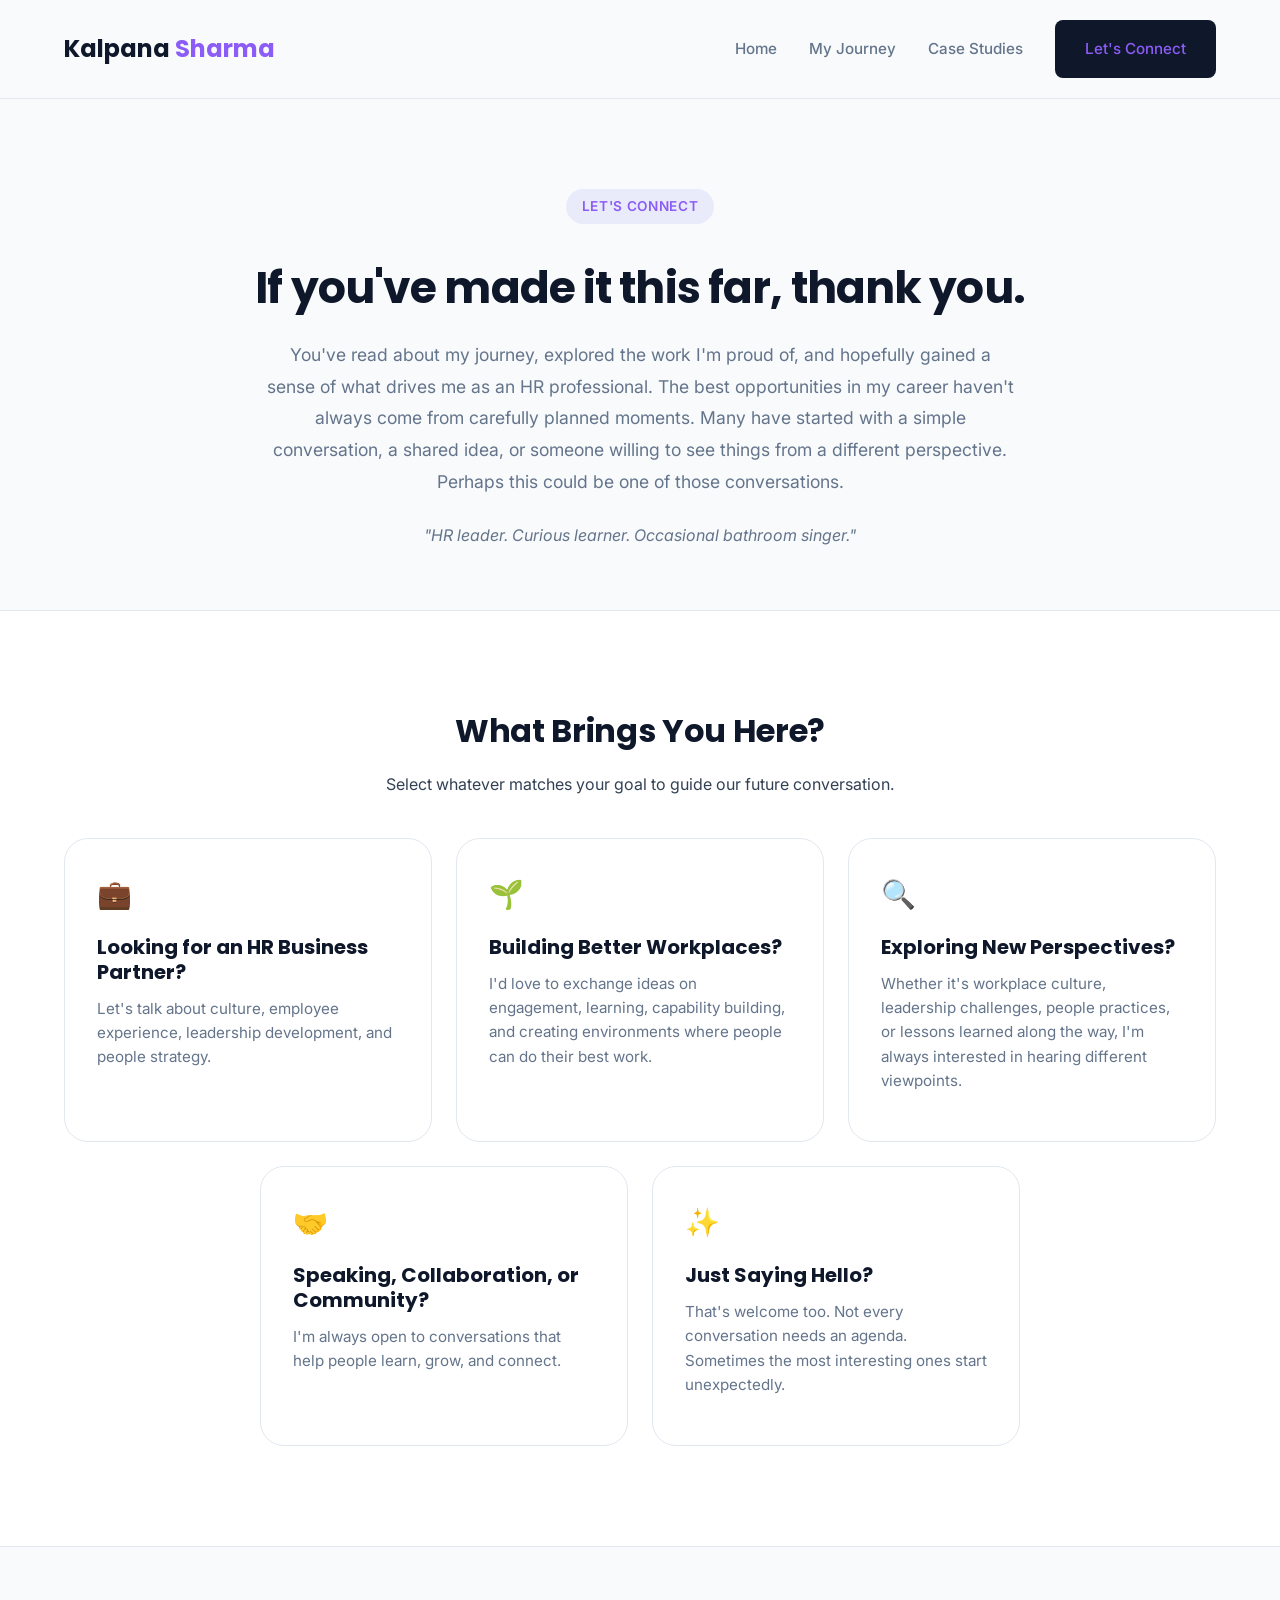
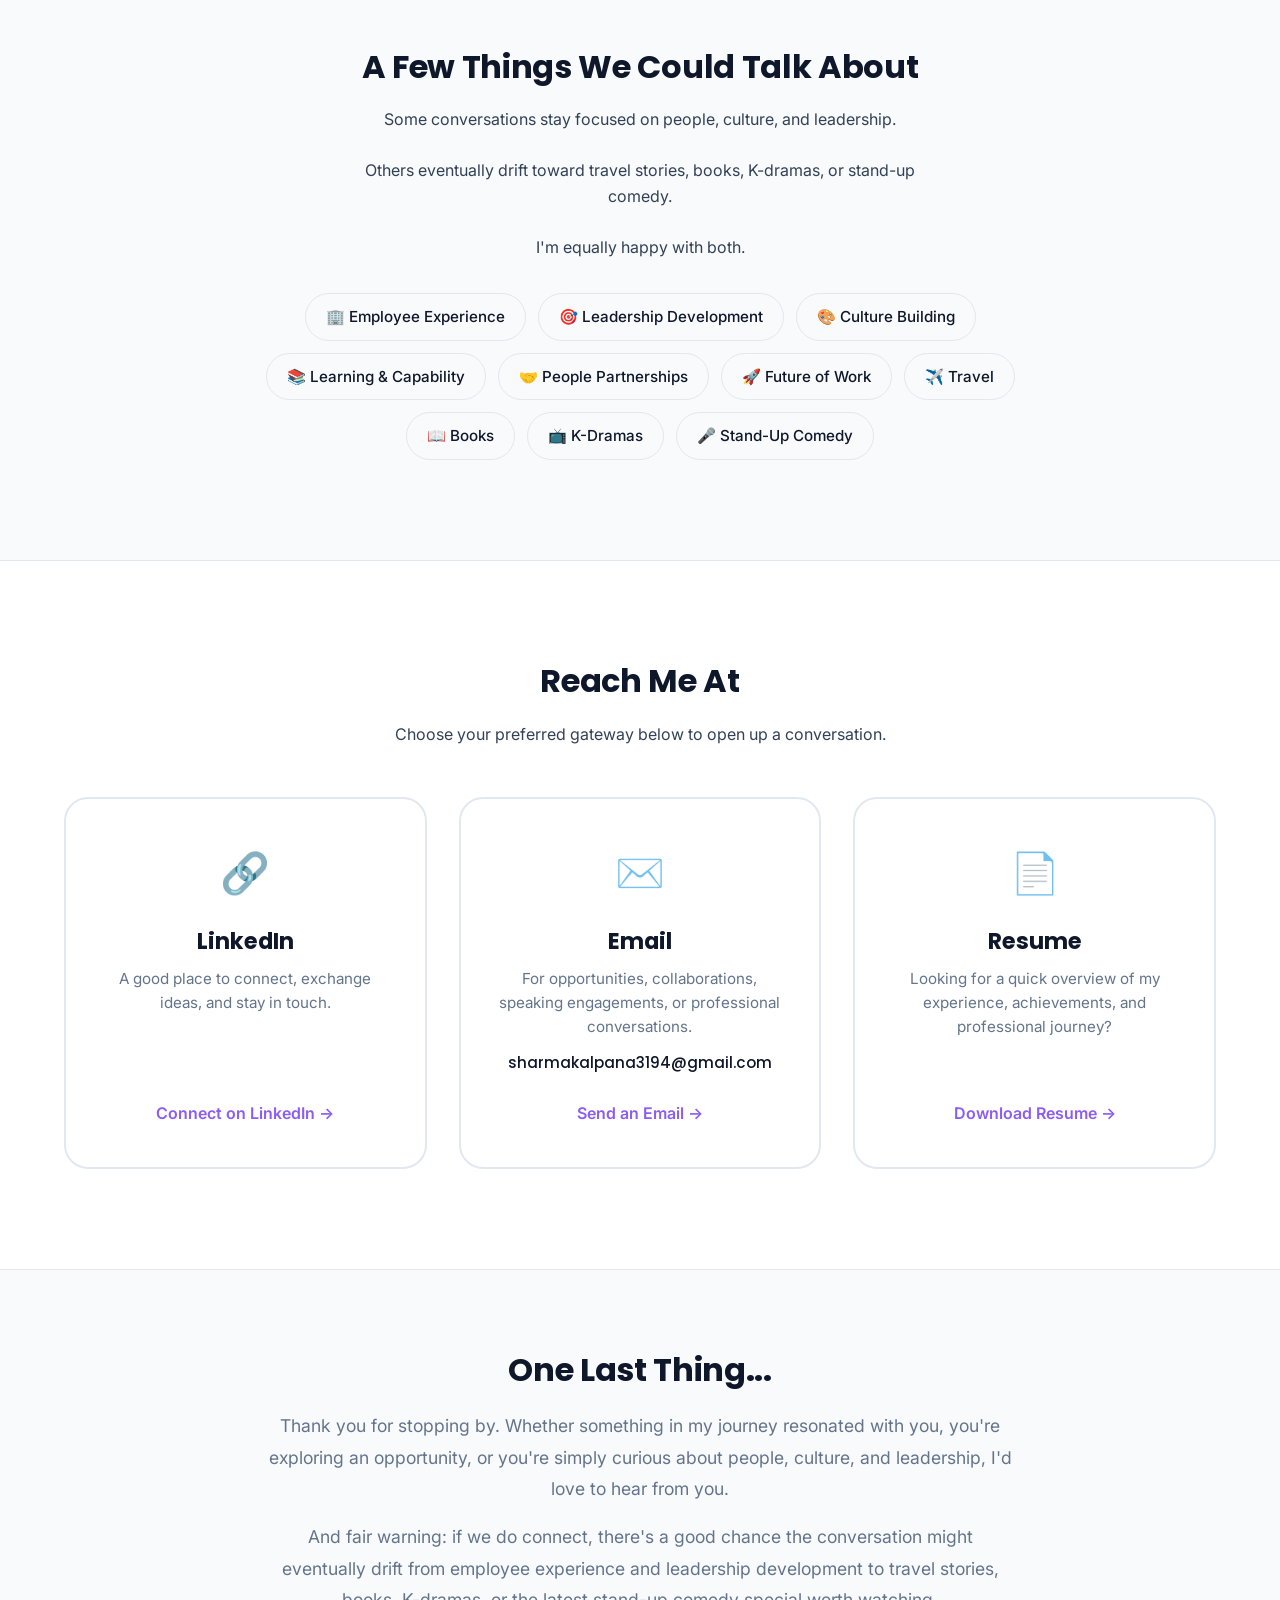
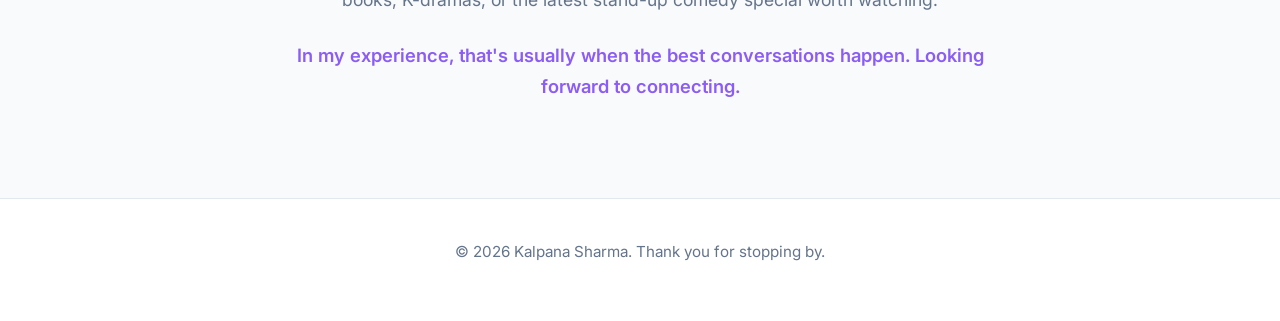
==== lets-connect.html @ 87d139da "Rename Let's Connect.html to lets-connect.html" ====
<!-- lets-connect.html -->
<!DOCTYPE html>
<html lang="en">
<head>
    <meta charset="UTF-8">
    <meta name="viewport" content="width=device-width, initial-scale=1.0">
    <title>Let's Connect | Kalpana Sharma</title>
    <!-- Google Fonts -->
    <link rel="preconnect" href="https://fonts.googleapis.com">
    <link rel="preconnect" href="https://fonts.gstatic.com" crossorigin>
    <link href="https://fonts.googleapis.com/css2?family=Inter:wght=400;500;600&family=Poppins:wght=600;700&display=swap" rel="stylesheet">
    <link rel="stylesheet" href="style.css">
    <style>
        /* Portfolio Design System Integrations for Let's Connect Architecture */
        .connect-hero {
            padding: 90px 0 60px 0;
            background-color: var(--color-bg);
            border-bottom: 1px solid var(--color-border);
            text-align: center;
        }
        .connect-hero p {
            max-width: 750px;
            margin: 16px auto 0 auto;
            font-size: 1.1rem;
            line-height: 1.8;
            color: var(--color-text-muted);
        }
        .connect-grid {
            display: grid;
            grid-template-columns: repeat(6, 1fr);
            gap: 24px;
            margin-top: 32px;
        }
        .connect-card {
            background: var(--color-white);
            border: 1px solid var(--color-border);
            border-radius: var(--radius-lg);
            padding: 32px;
            transition: all var(--transition-smooth);
            display: flex;
            flex-direction: column;
            cursor: pointer;
            position: relative;
            overflow: hidden;
        }
        .connect-card:hover {
            transform: translateY(-4px);
            border-color: var(--color-purple);
            box-shadow: var(--shadow-sm);
        }
        .connect-card .card-icon {
            font-size: 1.75rem;
            margin-bottom: 16px;
            color: var(--color-purple);
        }
        .connect-card h3 {
            font-size: 1.25rem;
            color: var(--color-navy);
            margin-bottom: 12px;
        }
        .connect-card p {
            font-size: 0.95rem;
            color: var(--color-text-muted);
            line-height: 1.6;
        }
        /* Row 1 Layout: 3 Cards */
        .connect-card.row-1 {
            grid-column: span 2;
        }
        /* Row 2 Layout: 2 Centered Cards */
        .connect-card.row-2-first {
            grid-column: 2 / span 2;
        }
        .connect-card.row-2-second {
            grid-column: 4 / span 2;
        }
        .interactive-chip-grid {
            display: flex;
            flex-wrap: wrap;
            gap: 12px;
            margin-top: 24px;
            justify-content: center;
            max-width: 800px;
            margin-left: auto;
            margin-right: auto;
        }
        .topic-chip {
            background: var(--color-bg);
            border: 1px solid var(--color-border);
            padding: 10px 20px;
            border-radius: 30px;
            font-size: 0.95rem;
            font-weight: 500;
            color: var(--color-navy);
            transition: all var(--transition-smooth);
            display: inline-flex;
            align-items: center;
            gap: 8px;
        }
        .topic-chip:hover {
            background: var(--color-white);
            border-color: var(--color-purple);
            color: var(--color-purple);
            transform: scale(1.03);
        }
        .channels-grid {
            display: grid;
            grid-template-columns: repeat(3, 1fr);
            gap: 32px;
            margin-top: 40px;
        }
        .channel-card {
            background: var(--color-white);
            border: 2px solid var(--color-border);
            border-radius: var(--radius-lg);
            padding: 40px 32px;
            text-align: center;
            display: flex;
            flex-direction: column;
            align-items: center;
            justify-content: space-between;
            transition: all var(--transition-smooth);
            text-decoration: none !important;
        }
        .channel-card:hover {
            border-color: var(--color-purple);
            background-color: var(--color-bg);
            transform: translateY(-6px);
            box-shadow: var(--shadow-md);
        }
        .channel-card .channel-icon {
            font-size: 2.5rem;
            margin-bottom: 20px;
        }
        .channel-card h3 {
            font-size: 1.4rem;
            color: var(--color-navy);
            margin-bottom: 12px;
        }
        .channel-card p {
            font-size: 0.95rem;
            color: var(--color-text-muted);
            line-height: 1.6;
            margin-bottom: 24px;
            flex-grow: 1;
        }
        .channel-card .channel-action {
            font-weight: 600;
            color: var(--color-purple);
            font-size: 1rem;
            display: inline-flex;
            align-items: center;
            gap: 6px;
            transition: gap var(--transition-smooth);
        }
        .channel-card:hover .channel-action {
            gap: 12px;
        }
        @media (max-width: 992px) {
            .channels-grid { grid-template-columns: 1fr; gap: 24px; max-width: 500px; margin-left: auto; margin-right: auto; }
            .connect-grid { grid-template-columns: 1fr; }
            .connect-card.row-1, .connect-card.row-2-first, .connect-card.row-2-second { grid-column: span 1; }
        }
    </style>
</head>
<body>

    <!-- Header Navigation -->
    <header class="main-header">
        <div class="container nav-container">
            <a href="index.html" class="logo">Kalpana <span class="text-purple">Sharma</span></a>
            <nav class="nav-links">
                <a href="index.html">Home</a>
                <a href="my-journey.html">My Journey</a>
                <a href="case-studies.html">Case Studies</a>
                <a href="lets-connect.html" class="active btn btn-secondary" style="color: var(--color-purple) !important;">Let's Connect</a>
            </nav>
        </div>
    </header>

    <!-- Hero Header -->
    <section class="connect-hero">
        <div class="container">
            <span class="badge" style="background: rgba(99, 102, 241, 0.1); color: var(--color-purple);">Let's Connect</span>
            <h1 style="margin-top: 16px;">If you've made it this far, thank you.</h1>
            <p>
                You've read about my journey, explored the work I'm proud of, and hopefully gained a sense of what drives me as an HR professional. 
                The best opportunities in my career haven't always come from carefully planned moments. Many have started with a simple conversation, a shared idea, or someone willing to see things from a different perspective. 
                Perhaps this could be one of those conversations.
            </p>
            <p style="font-style: italic; font-size: 1rem; margin-top: 24px; color: var(--color-text-muted);">
                "HR leader. Curious learner. Occasional bathroom singer."
            </p>
        </div>
    </section>

    <!-- Section 2: What Brings You Here? -->
    <section class="section" style="background-color: var(--color-white); border-bottom: 1px solid var(--color-border);">
        <div class="container">
            <div class="text-center" style="margin-bottom: 40px;">
                <h2>What Brings You Here?</h2>
                <p class="text-muted" style="max-width: 550px; margin: 8px auto 0 auto;">Select whatever matches your goal to guide our future conversation.</p>
            </div>

            <div class="connect-grid">
                <!-- Card 1 (Row 1) -->
                <div class="connect-card row-1">
                    <div class="card-icon">💼</div>
                    <h3>Looking for an HR Business Partner?</h3>
                    <p>Let's talk about culture, employee experience, leadership development, and people strategy.</p>
                </div>
                <!-- Card 2 (Row 1) -->
                <div class="connect-card row-1">
                    <div class="card-icon">🌱</div>
                    <h3>Building Better Workplaces?</h3>
                    <p>I'd love to exchange ideas on engagement, learning, capability building, and creating environments where people can do their best work.</p>
                </div>
                <!-- Card 3 (Row 1) -->
                <div class="connect-card row-1">
                    <div class="card-icon">🔍</div>
                    <h3>Exploring New Perspectives?</h3>
                    <p>Whether it's workplace culture, leadership challenges, people practices, or lessons learned along the way, I'm always interested in hearing different viewpoints.</p>
                </div>
                <!-- Card 4 (Row 2 Centered) -->
                <div class="connect-card row-2-first">
                    <div class="card-icon">🤝</div>
                    <h3>Speaking, Collaboration, or Community?</h3>
                    <p>I'm always open to conversations that help people learn, grow, and connect.</p>
                </div>
                <!-- Card 5 (Row 2 Centered) -->
                <div class="connect-card row-2-second">
                    <div class="card-icon">✨</div>
                    <h3>Just Saying Hello?</h3>
                    <p>That's welcome too. Not every conversation needs an agenda. Sometimes the most interesting ones start unexpectedly.</p>
                </div>
            </div>
        </div>
    </section>

    <!-- Section 3: A Few Things We Could Talk About -->
    <section class="section text-center" style="background-color: var(--color-bg); border-bottom: 1px solid var(--color-border);">
        <div class="container">
            <h2>A Few Things We Could Talk About</h2>
            <p class="text-muted" style="max-width: 600px; margin: 12px auto 0 auto; line-height: 1.6;">
                Some conversations stay focused on people, culture, and leadership.<br><br>
                Others eventually drift toward travel stories, books, K-dramas, or stand-up comedy.<br><br>
                I'm equally happy with both.
            </p>
            
            <div class="interactive-chip-grid" style="margin-top: 32px;">
                <span class="topic-chip">🏢 Employee Experience</span>
                <span class="topic-chip">🎯 Leadership Development</span>
                <span class="topic-chip">🎨 Culture Building</span>
                <span class="topic-chip">📚 Learning & Capability</span>
                <span class="topic-chip">🤝 People Partnerships</span>
                <span class="topic-chip">🚀 Future of Work</span>
                <span class="topic-chip">✈️ Travel</span>
                <span class="topic-chip">📖 Books</span>
                <span class="topic-chip">📺 K-Dramas</span>
                <span class="topic-chip">🎤 Stand-Up Comedy</span>
            </div>
        </div>
    </section>

    <!-- Section 4: Reach Me At -->
    <section class="section" style="background-color: var(--color-white); border-bottom: 1px solid var(--color-border);">
        <div class="container">
            <div class="text-center" style="margin-bottom: 48px;">
                <h2>Reach Me At</h2>
                <p class="text-muted" style="max-width: 500px; margin: 8px auto 0 auto;">Choose your preferred gateway below to open up a conversation.</p>
            </div>

            <div class="channels-grid">
                <!-- LinkedIn Card -->
                <a href="https://www.linkedin.com/in/kalpana-sharma9315/" target="_blank" class="channel-card">
                    <div class="channel-icon">🔗</div>
                    <h3>LinkedIn</h3>
                    <p>A good place to connect, exchange ideas, and stay in touch.</p>
                    <span class="channel-action">Connect on LinkedIn &rarr;</span>
                </a>

                <!-- Email Card -->
                <a href="mailto:sharmakalpana3194@gmail.com" class="channel-card">
                    <div class="channel-icon">✉️</div>
                    <h3>Email</h3>
                    <p>For opportunities, collaborations, speaking engagements, or professional conversations.<br><span style="display:inline-block; margin-top:12px; font-weight:500; font-family:var(--font-heading); color:var(--color-navy);">sharmakalpana3194@gmail.com</span></p>
                    <span class="channel-action">Send an Email &rarr;</span>
                </a>

                <!-- Resume Card -->
                <a href="assets/resume.pdf" download class="channel-card">
                    <div class="channel-icon">📄</div>
                    <h3>Resume</h3>
                    <p>Looking for a quick overview of my experience, achievements, and professional journey?</p>
                    <span class="channel-action">Download Resume &rarr;</span>
                </a>
            </div>
        </div>
    </section>

    <!-- Section 5: One Last Thing -->
    <section class="section" style="background-color: var(--color-bg); padding: 80px 0;">
        <div class="container" style="max-width: 800px; text-align: center;">
            <h2>One Last Thing...</h2>
            <p style="font-size: 1.1rem; line-height: 1.8; color: var(--color-text-muted); margin-top: 16px;">
                Thank you for stopping by. Whether something in my journey resonated with you, you're exploring an opportunity, or you're simply curious about people, culture, and leadership, I'd love to hear from you.
            </p>
            <p style="font-size: 1.1rem; line-height: 1.8; color: var(--color-text-muted); margin-top: 16px;">
                And fair warning: if we do connect, there's a good chance the conversation might eventually drift from employee experience and leadership development to travel stories, books, K-dramas, or the latest stand-up comedy special worth watching.
            </p>
            <p style="font-size: 1.15rem; font-weight: 600; color: var(--color-purple); margin-top: 24px;">
                In my experience, that's usually when the best conversations happen. Looking forward to connecting.
            </p>
        </div>
    </section>

    <!-- Footer -->
    <footer class="main-footer">
        <div class="container text-center">
            <p>&copy; 2026 Kalpana Sharma. Thank you for stopping by.</p>
        </div>
    </footer>

</body>
</html>
---- style.css ----
/* ==========================================================================
   1. GLOBAL VARIABLES & RESET
   ========================================================================== */
:root {
    --color-navy: #0F172A;
    --color-purple: #8B5CF6;
    --color-purple-light: #F5F3FF;
    --color-gold: #F59E0B;
    --color-bg: #F8FAFC;
    --color-white: #FFFFFF;
    --color-text: #334155;
    --color-text-muted: #64748B;
    --color-border: #E2E8F0;
    
    --font-heading: 'Poppins', sans-serif;
    --font-body: 'Inter', sans-serif;
    
    --shadow-sm: 0 2px 4px rgba(15, 23, 42, 0.02);
    --shadow-md: 0 8px 24px rgba(15, 23, 42, 0.04);
    --shadow-lg: 0 16px 40px rgba(15, 23, 42, 0.06);
    
    --radius-md: 12px;
    --radius-lg: 24px;
    
    --transition: all 0.3s cubic-bezier(0.4, 0, 0.2, 1);
}

* {
    box-sizing: border-box;
    margin: 0;
    padding: 0;
}

body {
    background-color: var(--color-bg);
    color: var(--color-text);
    font-family: var(--font-body);
    line-height: 1.7;
    -webkit-font-smoothing: antialiased;
}

.container {
    max-width: 1200px;
    margin: 0 auto;
    padding: 0 24px;
}

img {
    max-width: 100%;
    height: auto;
    display: block;
}

/* ==========================================================================
   2. TYPOGRAPHY
   ========================================================================== */
h1, h2, h3, h4 {
    font-family: var(--font-heading);
    color: var(--color-navy);
    font-weight: 700;
    line-height: 1.25;
}

h1 {
    font-size: 2.75rem;
    letter-spacing: -0.02em;
    margin-bottom: 1.5rem;
}

h2 {
    font-size: 2rem;
    letter-spacing: -0.01em;
    margin-bottom: 1.25rem;
}

h3 {
    font-size: 1.35rem;
    margin-bottom: 1rem;
}

p {
    margin-bottom: 1rem;
}

/* Utilities */
.text-center { text-align: center; }
.text-purple { color: var(--color-purple); }
.text-gold { color: var(--color-gold); }
.bg-purple { background-color: var(--color-purple); }
.bg-navy { background-color: var(--color-navy); }
.bg-gold { background-color: var(--color-gold); }

.section {
    padding: 100px 0;
}

.section-title {
    margin-bottom: 50px;
}

.section-intro {
    max-width: 700px; 
    margin: -30px auto 50px auto; 
    color: var(--color-text-muted); 
    font-size: 1.1rem;
}

/* ==========================================================================
   3. HEADER & NAVIGATION
   ========================================================================== */
.main-header {
    background-color: rgba(248, 250, 252, 0.8);
    backdrop-filter: blur(8px);
    -webkit-backdrop-filter: blur(8px);
    position: sticky;
    top: 0;
    z-index: 1000;
    border-bottom: 1px solid var(--color-border);
    padding: 20px 0;
}

.nav-container {
    display: flex;
    justify-content: space-between;
    align-items: center;
}

.logo {
    font-family: var(--font-heading);
    font-weight: 700;
    font-size: 1.5rem;
    color: var(--color-navy);
    text-decoration: none;
}

.nav-links {
    display: flex;
    align-items: center;
    gap: 32px;
}

.nav-links a {
    text-decoration: none;
    color: var(--color-text-muted);
    font-weight: 500;
    font-size: 0.95rem;
    transition: var(--transition);
}

.nav-links a:hover,
.nav-links a.active {
    color: var(--color-purple);
}

/* ==========================================================================
   4. BUTTONS
   ========================================================================== */
.btn {
    display: inline-flex;
    align-items: center;
    justify-content: center;
    padding: 14px 28px;
    font-family: var(--font-body);
    font-weight: 500;
    font-size: 0.95rem;
    border-radius: 8px;
    text-decoration: none;
    transition: var(--transition);
    cursor: pointer;
    border: 2px solid transparent;
}

.btn-primary {
    background-color: var(--color-purple);
    color: var(--color-white);
}

.btn-primary:hover {
    background-color: #7C3AED;
    transform: translateY(-2px);
    box-shadow: var(--shadow-md);
}

.btn-secondary {
    background-color: var(--color-navy);
    color: var(--color-white);
}

.btn-secondary:hover {
    background-color: #1E293B;
    transform: translateY(-2px);
    box-shadow: var(--shadow-md);
}

.btn-outline {
    background-color: transparent;
    border-color: var(--color-border);
    color: var(--color-text);
}

.btn-outline:hover {
    background-color: var(--color-white);
    border-color: var(--color-text-muted);
    transform: translateY(-2px);
}

.btn-lg {
    padding: 16px 36px;
    font-size: 1.05rem;
}

.btn-text {
    color: var(--color-purple);
    text-decoration: none;
    font-weight: 600;
    display: inline-flex;
    align-items: center;
    gap: 8px;
    transition: var(--transition);
}

.btn-text:hover {
    color: #7C3AED;
}

/* ==========================================================================
   5. HERO SECTIONS & LAYOUT GRIDS
   ========================================================================== */
.hero-section {
    padding: 80px 0;
    background: radial-gradient(circle at top right, var(--color-purple-light) 0%, transparent 40%);
}

.hero-grid {
    display: grid;
    grid-template-columns: 1.2fr 0.8fr;
    gap: 60px;
    align-items: center;
}

.badge {
    display: inline-block;
    background-color: var(--color-purple-light);
    color: var(--color-purple);
    padding: 6px 16px;
    border-radius: 100px;
    font-size: 0.85rem;
    font-weight: 600;
    margin-bottom: 20px;
    text-transform: uppercase;
    letter-spacing: 0.05em;
}

.hero-subheading {
    font-size: 1.1rem;
    color: var(--color-text-muted);
    margin-bottom: 24px;
    line-height: 1.6;
}

.hero-story {
    margin-bottom: 32px;
}

.hero-story p {
    font-size: 1.05rem;
    color: var(--color-text);
    margin-bottom: 16px;
}

.hero-story p.lead {
    font-size: 1.25rem;
    font-weight: 500;
    color: var(--color-navy);
}

.hero-actions {
    display: flex;
    gap: 16px;
}

/* Hero Image Wrapper */
.hero-image-container {
    display: flex;
    justify-content: center;
}

.hero-image-wrapper {
    position: relative;
    border-radius: var(--radius-lg);
    overflow: hidden;
    box-shadow: var(--shadow-lg);
}

.hero-photo {
    width: 100%;
    object-fit: cover;
    content-visibility: auto;
}

/* ==========================================================================
   6. METRICS CARDS
   ========================================================================== */
.metrics-section {
    background-color: var(--color-white);
    border-top: 1px solid var(--color-border);
    border-bottom: 1px solid var(--color-border);
}

.metrics-grid {
    display: grid;
    grid-template-columns: repeat(4, 1fr);
    gap: 32px;
}

.metric-card {
    text-align: center;
    padding: 16px;
}

.metric-number {
    font-family: var(--font-heading);
    font-size: 3.5rem;
    font-weight: 700;
    color: var(--color-navy);
    line-height: 1;
    margin-bottom: 12px;
}

.metric-label {
    font-size: 1rem;
    color: var(--color-text-muted);
    font-weight: 500;
}

.sub-label {
    display: block;
    font-size: 0.8rem;
    font-weight: 400;
    margin-top: 4px;
}

/* ==========================================================================
   7. EXPERTISE CARDS
   ========================================================================== */
.expertise-grid {
    display: grid;
    grid-template-columns: repeat(2, 1fr);
    gap: 32px;
}

.expertise-card {
    background-color: var(--color-white);
    padding: 40px;
    border-radius: var(--radius-md);
    box-shadow: var(--shadow-sm);
    border: 1px solid var(--color-border);
    position: relative;
    overflow: hidden;
}

.card-accent-line {
    position: absolute;
    top: 0;
    left: 0;
    right: 0;
    height: 4px;
}

.expertise-card p {
    color: var(--color-text-muted);
    margin-bottom: 0;
}

/* ==========================================================================
   8. FEATURED CASE STUDY CARDS
   ========================================================================== */
.cases-section {
    background-color: var(--color-white);
    border-top: 1px solid var(--color-border);
}

.cases-grid {
    display: grid;
    grid-template-columns: repeat(3, 1fr);
    gap: 32px;
    margin-bottom: 50px;
}

.case-card {
    background-color: var(--color-bg);
    padding: 36px;
    border-radius: var(--radius-md);
    border: 1px solid var(--color-border);
    display: flex;
    flex-direction: column;
    transition: var(--transition);
}

.case-card:hover {
    transform: translateY(-4px);
    box-shadow: var(--shadow-md);
    border-color: var(--color-purple);
}

.case-category {
    font-size: 0.8rem;
    font-weight: 600;
    text-transform: uppercase;
    letter-spacing: 0.05em;
    color: var(--color-text-muted);
    margin-bottom: 16px;
}

.case-card h3 {
    margin-bottom: 16px;
}

.case-card p {
    color: var(--color-text-muted);
    font-size: 0.95rem;
    margin-bottom: 24px;
    flex-grow: 1;
}

.case-link {
    color: var(--color-purple);
    text-decoration: none;
    font-weight: 600;
    font-size: 0.95rem;
    display: inline-flex;
    align-items: center;
}

.section-footer-link {
    margin-top: 20px;
}

/* ==========================================================================
   9. PHILOSOPHY SECTION
   ========================================================================== */
.philosophy-section {
    background-color: var(--color-navy);
    color: var(--color-white);
    position: relative;
}

.philosophy-container {
    max-width: 850px;
    margin: 0 auto;
    border: none;
}

.philosophy-icon {
    font-size: 5rem;
    color: var(--color-purple);
    line-height: 1;
    display: block;
    margin-bottom: -10px;
}

.philosophy-section h2 {
    color: var(--color-white);
    font-size: 2.25rem;
    font-weight: 600;
    margin-bottom: 36px;
}

.philosophy-text {
    font-size: 1.15rem;
    color: #94A3B8;
    margin-bottom: 36px;
}

.philosophy-text .highlight {
    font-size: 1.35rem;
    font-weight: 600;
    color: var(--color-white);
    margin: 16px 0;
}

.philosophy-author {
    font-family: var(--font-heading);
    font-size: 1.1rem;
    font-weight: 600;
    color: var(--color-gold);
    font-style: normal;
}

/* ==========================================================================
   10. BEYOND WORK SECTION
   ========================================================================== */
.beyond-grid {
    display: grid;
    grid-template-columns: repeat(6, 1fr);
    gap: 16px;
    margin-top: 40px;
}

.interest-card {
    background-color: var(--color-white);
    border: 1px solid var(--color-border);
    border-radius: var(--radius-md);
    padding: 24px 16px;
    text-align: center;
    transition: var(--transition);
}

.interest-card:hover {
    border-color: var(--color-purple);
    box-shadow: var(--shadow-sm);
    transform: translateY(-2px);
}

.interest-icon {
    font-size: 1.75rem;
    display: block;
    margin-bottom: 12px;
}

.interest-label {
    font-size: 0.9rem;
    font-weight: 500;
    color: var(--color-navy);
}

/* ==========================================================================
   11. CTA SECTION
   ========================================================================== */
.cta-section {
    padding-bottom: 100px;
    background-color: var(--color-bg);
}

.cta-card {
    background-color: var(--color-purple-light);
    border: 1px solid rgba(139, 92, 246, 0.1);
    border-radius: var(--radius-lg);
    padding: 60px;
    text-align: center;
    box-shadow: var(--shadow-sm);
}

.cta-card h2 {
    font-size: 2.25rem;
    margin-bottom: 32px;
}

/* ==========================================================================
   12. FOOTER
   ========================================================================== */
.main-footer {
    background-color: var(--color-white);
    border-top: 1px solid var(--color-border);
    padding: 40px 0;
    color: var(--color-text-muted);
    font-size: 0.95rem;
}

.footer-links-container {
    margin-top: 12px;
    display: flex;
    justify-content: center;
    gap: 24px;
    flex-wrap: wrap;
}

.footer-link {
    color: var(--color-purple);
    text-decoration: none;
    font-size: 0.95rem;
    font-weight: 500;
    transition: var(--transition);
}

.footer-link:hover {
    color: var(--color-navy);
    text-decoration: underline;
}

/* ==========================================================================
   13. MY JOURNEY TIMELINE PAGE
   ========================================================================== */
.timeline-container {
    position: relative;
    max-width: 800px;
    margin: 40px auto 0 auto;
    padding-left: 32px;
}

/* Vertical Core Track Line */
.timeline-container::before {
    content: '';
    position: absolute;
    top: 0;
    bottom: 0;
    left: 7px;
    width: 2px;
    background-color: var(--color-border);
}

.timeline-node {
    position: relative;
    margin-bottom: 48px;
}

.timeline-node:last-child {
    margin-bottom: 0;
}

/* Node Dot indicator */
.timeline-marker {
    position: absolute;
    left: -32px;
    top: 8px;
    width: 16px;
    height: 16px;
    border-radius: 50%;
    background-color: var(--color-purple);
    border: 4px solid var(--color-bg);
    z-index: 2;
}

.timeline-content {
    background-color: var(--color-white);
    padding: 32px;
    border-radius: var(--radius-md);
    border: 1px solid var(--color-border);
    box-shadow: var(--shadow-sm);
}

.timeline-date {
    font-family: var(--font-heading);
    font-weight: 600;
    color: var(--color-purple);
    font-size: 0.95rem;
    margin-bottom: 8px;
}

.timeline-role {
    font-size: 1.25rem;
    font-weight: 700;
    color: var(--color-navy);
    margin-bottom: 4px;
}

.timeline-company {
    font-size: 1rem;
    color: var(--color-text-muted);
    font-weight: 500;
    margin-bottom: 16px;
}

/* ==========================================================================
   14. CASE STUDIES LANDING & INNER LAYOUT ENGINE
   ========================================================================== */
.case-inner-hero {
    background-color: var(--color-white);
    border-bottom: 1px solid var(--color-border);
    padding: 60px 0;
}

.case-meta-group {
    display: flex;
    gap: 40px;
    margin-top: 24px;
    padding-top: 24px;
    border-top: 1px solid var(--color-border);
}

.meta-item {
    font-size: 0.95rem;
}

.meta-label {
    display: block;
    font-weight: 600;
    color: var(--color-navy);
    text-transform: uppercase;
    font-size: 0.8rem;
    letter-spacing: 0.05em;
    margin-bottom: 4px;
}

.meta-value {
    color: var(--color-text-muted);
}

.case-body-layout {
    display: grid;
    grid-template-columns: 2.3fr 0.7fr;
    gap: 50px;
    padding: 60px 0;
}

.case-main-content h2 {
    margin-top: 36px;
    margin-bottom: 16px;
}

.case-main-content h2:first-child {
    margin-top: 0;
}

.case-main-content p {
    margin-bottom: 20px;
}

.outcome-list {
    list-style: none;
    margin-top: 20px;
    margin-bottom: 24px;
}

.outcome-list li {
    position: relative;
    padding-left: 28px;
    margin-bottom: 12px;
}

.outcome-list li::before {
    content: "✓";
    position: absolute;
    left: 0;
    color: var(--color-purple);
    font-weight: 700;
}

.case-sidebar-panel {
    background-color: var(--color-white);
    border: 1px solid var(--color-border);
    padding: 32px;
    border-radius: var(--radius-md);
    height: fit-content;
    position: sticky;
    top: 120px;
}

.sidebar-block {
    margin-bottom: 24px;
}

.sidebar-block:last-child {
    margin-bottom: 0;
}

/* ==========================================================================
   15. LET'S CONNECT PAGE & WORKFLOW CHIPS
   ========================================================================== */
.connect-layout-grid {
    display: grid;
    grid-template-columns: 1fr 1fr;
    gap: 60px;
    align-items: start;
}

.connect-methods-list {
    display: flex;
    flex-direction: column;
    gap: 24px;
}

.connect-card-option {
    background-color: var(--color-white);
    border: 1px solid var(--color-border);
    border-radius: var(--radius-md);
    padding: 32px;
    text-decoration: none;
    color: inherit;
    transition: var(--transition);
}

.connect-card-option:hover {
    border-color: var(--color-purple);
    transform: translateY(-2px);
    box-shadow: var(--shadow-md);
}

.connect-card-option h3 {
    display: flex;
    align-items: center;
    gap: 12px;
    color: var(--color-navy);
}

.connect-card-option p {
    color: var(--color-text-muted);
    margin-bottom: 0;
    font-size: 0.95rem;
}

/* Workflow Category Alignment Grid Matrix */
.chips-layout-matrix {
    display: grid;
    grid-template-columns: repeat(2, 1fr);
    gap: 16px;
    margin-top: 24px;
}

.category-tag-chip {
    background-color: var(--color-white);
    border: 1px solid var(--color-border);
    border-radius: var(--radius-md);
    padding: 24px;
    text-align: center;
    font-weight: 500;
    font-size: 0.95rem;
    color: var(--color-navy);
    box-shadow: var(--shadow-sm);
    transition: var(--transition);
}

.category-tag-chip:hover {
    border-color: var(--color-purple);
    background-color: var(--color-purple-light);
}

/* Span modifier for structural grid breaks */
.matrix-span-full {
    grid-column: span 2;
}

/* ==========================================================================
   16. ACCESSIBILITY & FOCUS ENVIRONMENT
   ========================================================================== */
a:focus-visible,
button:focus-visible,
.btn:focus-visible,
.connect-card-option:focus-visible {
    outline: 3px solid var(--color-purple);
    outline-offset: 4px;
}

@media (prefers-reduced-motion: reduce) {
    * {
        animation-duration: 0.01ms !important;
        animation-iteration-count: 1 !important;
        transition-duration: 0.01ms !important;
        scroll-behavior: auto !important;
    }
}

/* ==========================================================================
   17. TABLET RESPONSIVENESS (max-width: 1024px)
   ========================================================================== */
@media (max-width: 1024px) {
    h1 { font-size: 2.5rem; }
    h2 { font-size: 1.85rem; }
    
    .section { padding: 80px 0; }
    
    .hero-grid {
        gap: 40px;
    }
    
    .metrics-grid {
        grid-template-columns: repeat(2, 1fr);
        gap: 24px;
    }
    
    .cases-grid {
        grid-template-columns: repeat(2, 1fr);
        gap: 24px;
    }
    
    .beyond-grid {
        grid-template-columns: repeat(3, 1fr);
    }
    
    .case-body-layout {
        grid-template-columns: 1fr;
        gap: 40px;
    }
    
    .case-sidebar-panel {
        position: static;
        width: 100%;
    }
}

/* ==========================================================================
   18. MOBILE RESPONSIVENESS (max-width: 768px)
   ========================================================================== */
@media (max-width: 768px) {
    h1 { font-size: 2.15rem; }
    h2 { font-size: 1.65rem; }
    
    .container {
        padding: 0 20px;
    }
    
    .main-header {
        padding: 16px 0;
    }
    
    .nav-container {
        flex-direction: column;
        gap: 16px;
    }
    
    .nav-links {
        gap: 20px;
        flex-wrap: wrap;
        justify-content: center;
    }
    
    .hero-grid {
        grid-template-columns: 1fr;
        gap: 40px;
        text-align: center;
    }
    
    .hero-actions {
        justify-content: center;
        flex-direction: column;
        gap: 12px;
    }
    
    .hero-image-container {
        order: -1; /* Image appears above content on mobile */
        max-width: 320px;
        margin: 0 auto;
    }
    
    .metrics-grid {
        grid-template-columns: repeat(2, 1fr);
        gap: 16px;
    }
    
    .metric-number {
        font-size: 2.75rem;
    }
    
    .expertise-grid {
        grid-template-columns: 1fr;
        gap: 20px;
    }
    
    .expertise-card {
        padding: 32px 24px;
    }
    
    .cases-grid {
        grid-template-columns: 1fr;
        gap: 24px;
    }
    
    .case-card {
        padding: 28px;
    }
    
    .philosophy-section h2 {
        font-size: 1.65rem;
    }
    
    .philosophy-text {
        font-size: 1rem;
    }
    
    .philosophy-text .highlight {
        font-size: 1.15rem;
    }
    
    .beyond-grid {
        grid-template-columns: repeat(2, 1fr);
        gap: 12px;
    }
    
    .cta-card {
        padding: 40px 24px;
    }
    
    .cta-card h2 {
        font-size: 1.75rem;
    }
    
    .timeline-container {
        padding-left: 24px;
    }
    
    .timeline-container::before {
        left: 3px;
    }
    
    .timeline-marker {
        left: -28px;
    }
    
    .timeline-content {
        padding: 24px;
    }
    
    .case-meta-group {
        flex-direction: column;
        gap: 16px;
    }
    
    .connect-layout-grid {
        grid-template-columns: 1fr;
        gap: 40px;
    }
    
    .chips-layout-matrix {
        grid-template-columns: 1fr;
    }
    
    .matrix-span-full {
        grid-column: span 1;
    }
    
    .footer-links-container {
        gap: 16px;
    }
}
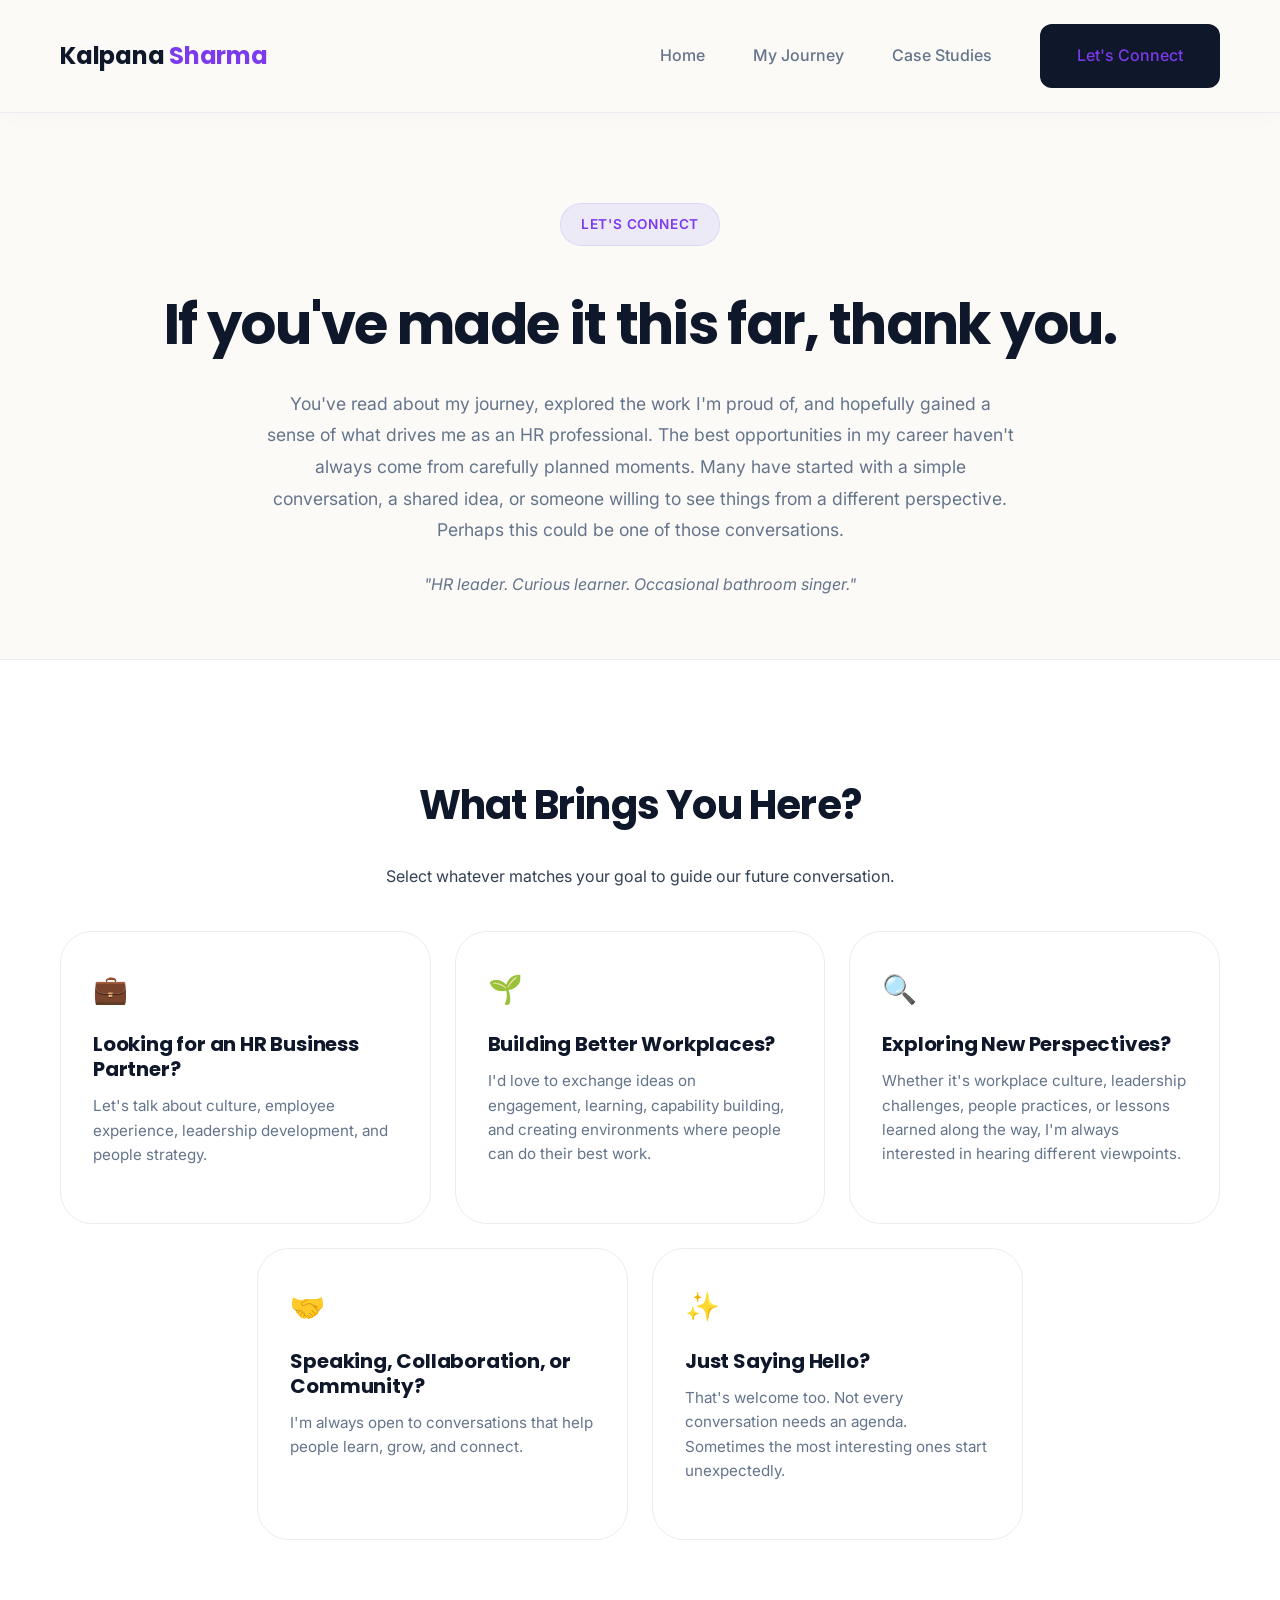
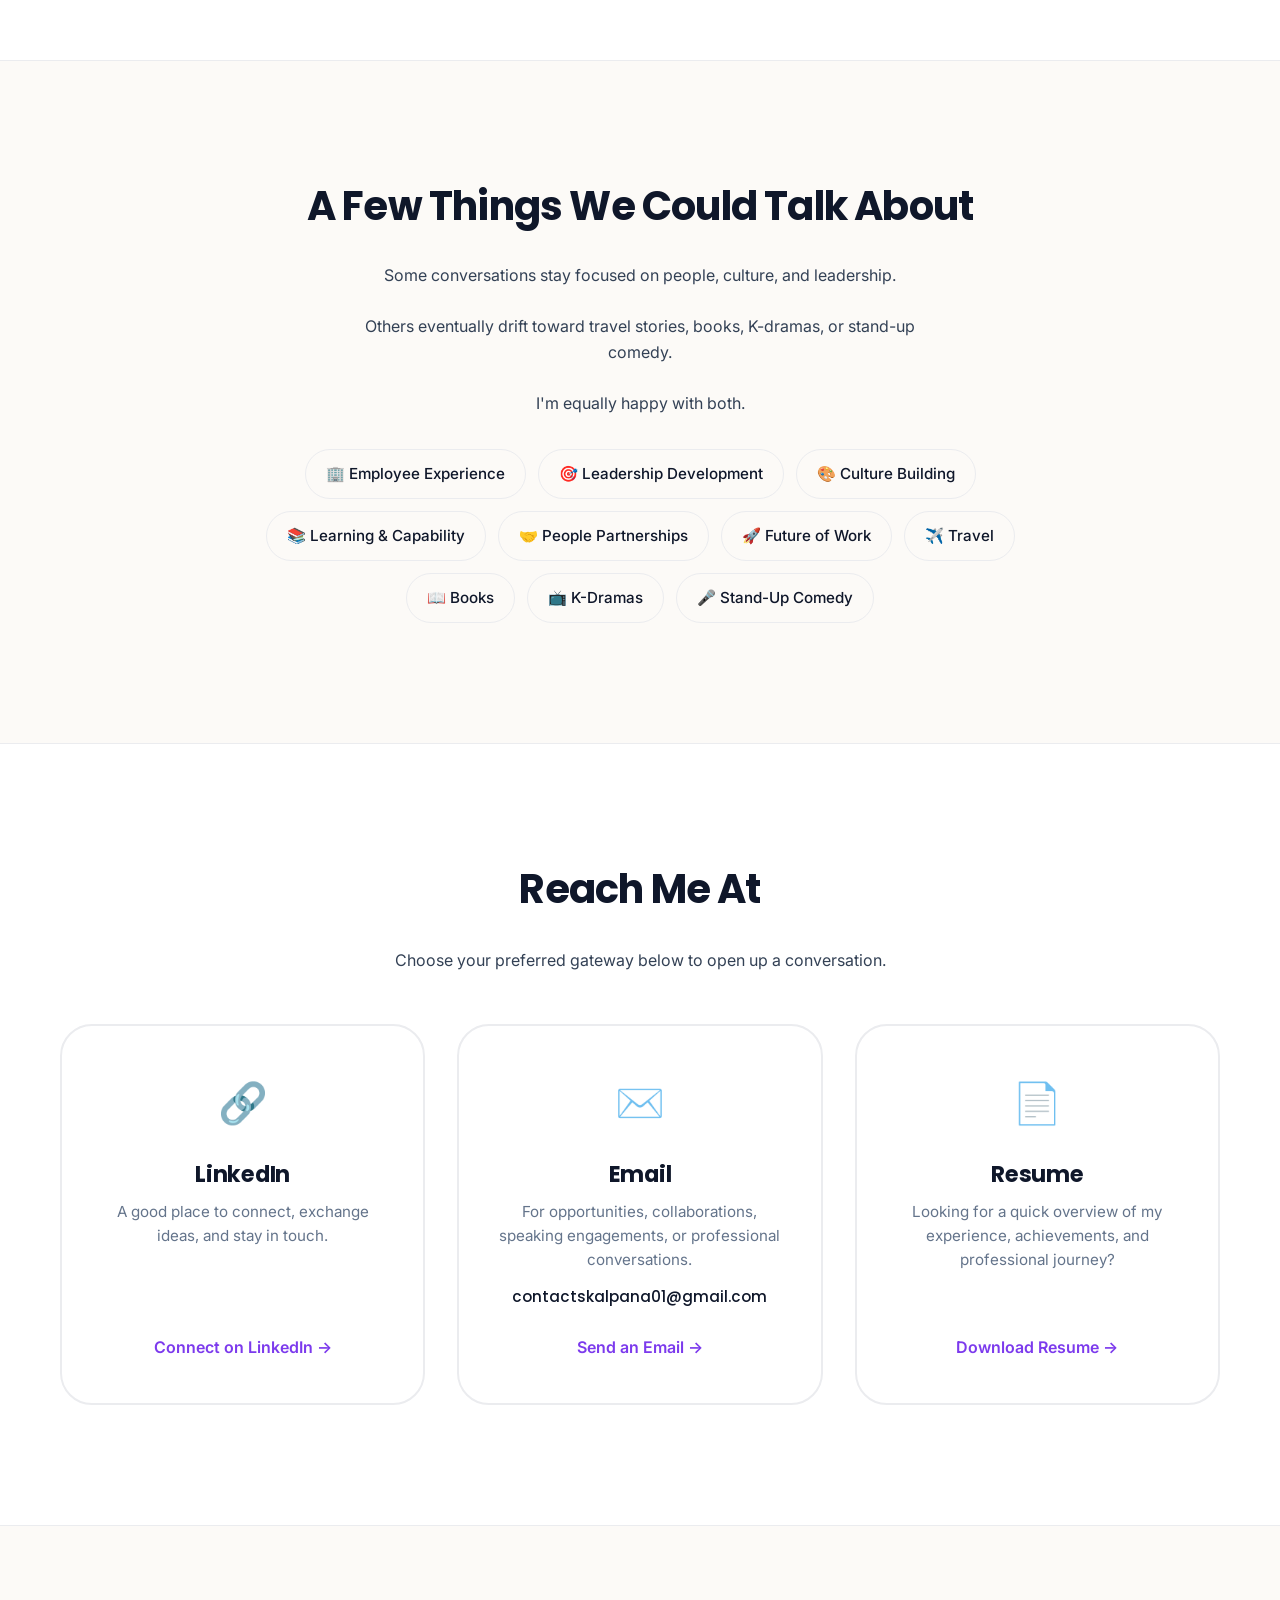
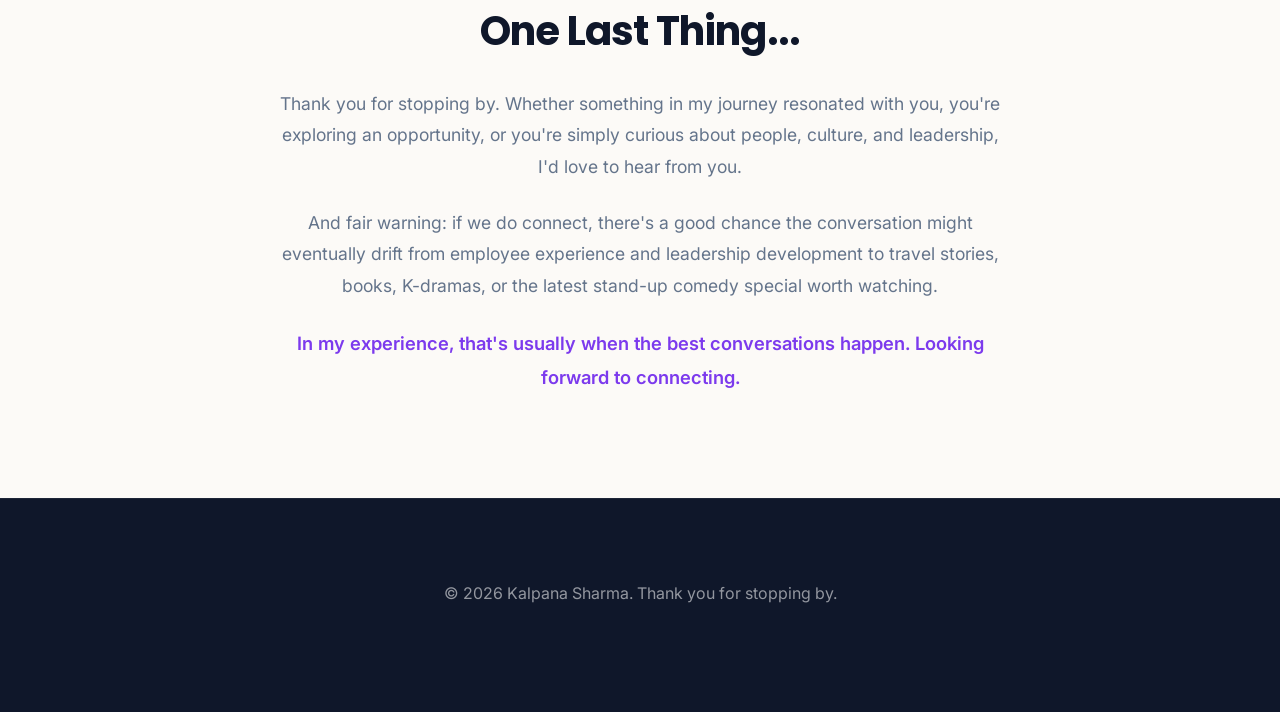
==== commit f2dc1fc2: "Update lets-connect.html" ====
--- a/lets-connect.html
+++ b/lets-connect.html
@@ -280,10 +280,10 @@
                 </a>
 
                 <!-- Email Card -->
-                <a href="mailto:sharmakalpana3194@gmail.com" class="channel-card">
+                <a href="mailto:contactskalpana01@gmail.com" class="channel-card">
                     <div class="channel-icon">✉️</div>
                     <h3>Email</h3>
-                    <p>For opportunities, collaborations, speaking engagements, or professional conversations.<br><span style="display:inline-block; margin-top:12px; font-weight:500; font-family:var(--font-heading); color:var(--color-navy);">sharmakalpana3194@gmail.com</span></p>
+                    <p>For opportunities, collaborations, speaking engagements, or professional conversations.<br><span style="display:inline-block; margin-top:12px; font-weight:500; font-family:var(--font-heading); color:var(--color-navy);">contactskalpana01@gmail.com</span></p>
                     <span class="channel-action">Send an Email &rarr;</span>
                 </a>
 
--- a/style.css
+++ b/style.css
@@ -1,28 +1,36 @@
 /* ==========================================================================
-   1. GLOBAL VARIABLES & RESET
+   1. GLOBAL VARIABLES & PREMIUM LIGHT RESETS
    ========================================================================== */
 :root {
-    --color-navy: #0F172A;
-    --color-purple: #8B5CF6;
-    --color-purple-light: #F5F3FF;
-    --color-gold: #F59E0B;
-    --color-bg: #F8FAFC;
+    /* Senior HR Executive Warm & Light Palette */
+    --color-navy: #0F172A;          /* Deep Regal Navy for text & anchoring sections */
+    --color-navy-muted: #334155;    /* Muted navy for subtitles */
+    --color-purple: #7C3AED;        /* Premium Lavender/Purple Accent */
+    --color-purple-light: rgba(124, 58, 237, 0.04);
+    --color-lavender-bg: #F8F7FF;   /* Subtle premium lavender section canvas */
+    --color-gold: #B45309;          /* Deep Warm Amber Gold for highlights */
+    --color-gold-light: #FEF3C7;    /* Soft Creamy Gold Backgrounds */
+    --color-bg: #FCFAF7;            /* Slightly warmer, approachable off-white canvas */
+    --color-bg-warm: #FDFBF7;       /* Soft warm alabaster */
+    --color-card-bg: #FFFFFF;       /* Pure white floating panels */
+    --color-card-lavender: #F4F0FF; /* Elegant subtle lavender paneling */
     --color-white: #FFFFFF;
-    --color-text: #334155;
-    --color-text-muted: #64748B;
-    --color-border: #E2E8F0;
+    --color-text: #1E293B;          /* Dark navy/slate body text for readability */
+    --color-text-muted: #64748B;    /* Clean slate gray for descriptions */
+    --color-border: #EBECEF;        /* Subtle crisp light divider lines */
     
     --font-heading: 'Poppins', sans-serif;
     --font-body: 'Inter', sans-serif;
     
-    --shadow-sm: 0 2px 4px rgba(15, 23, 42, 0.02);
-    --shadow-md: 0 8px 24px rgba(15, 23, 42, 0.04);
-    --shadow-lg: 0 16px 40px rgba(15, 23, 42, 0.06);
-    
-    --radius-md: 12px;
-    --radius-lg: 24px;
-    
-    --transition: all 0.3s cubic-bezier(0.4, 0, 0.2, 1);
+    /* Commandingly deep, soft executive shadows for premium dimension */
+    --shadow-sm: 0 4px 20px rgba(15, 23, 42, 0.02);
+    --shadow-md: 0 12px 36px rgba(15, 23, 42, 0.05);
+    --shadow-lg: 0 24px 64px rgba(15, 23, 42, 0.08);
+    
+    --radius-md: 16px;
+    --radius-lg: 32px;
+    
+    --transition: all 0.5s cubic-bezier(0.16, 1, 0.3, 1);
 }
 
 * {
@@ -35,14 +43,15 @@
     background-color: var(--color-bg);
     color: var(--color-text);
     font-family: var(--font-body);
-    line-height: 1.7;
+    line-height: 1.85;
     -webkit-font-smoothing: antialiased;
+    overflow-x: hidden;
 }
 
 .container {
-    max-width: 1200px;
+    max-width: 1240px;
     margin: 0 auto;
-    padding: 0 24px;
+    padding: 0 40px;
 }
 
 img {
@@ -52,7 +61,7 @@
 }
 
 /* ==========================================================================
-   2. TYPOGRAPHY
+   2. TYPOGRAPHY & GOLD ACCENT HEADING HIERARCHY
    ========================================================================== */
 h1, h2, h3, h4 {
     font-family: var(--font-heading);
@@ -62,27 +71,29 @@
 }
 
 h1 {
-    font-size: 2.75rem;
+    font-size: 3.5rem;
+    letter-spacing: -0.03em;
+    margin-bottom: 1.75rem;
+}
+
+h2 {
+    font-size: 2.5rem;
     letter-spacing: -0.02em;
-    margin-bottom: 1.5rem;
-}
-
-h2 {
-    font-size: 2rem;
+    margin-bottom: 2rem;
+}
+
+h3 {
+    font-size: 1.65rem;
     letter-spacing: -0.01em;
     margin-bottom: 1.25rem;
 }
 
-h3 {
-    font-size: 1.35rem;
-    margin-bottom: 1rem;
-}
-
 p {
-    margin-bottom: 1rem;
-}
-
-/* Utilities */
+    margin-bottom: 1.5rem;
+    color: var(--color-navy-muted);
+}
+
+/* Color Utilities */
 .text-center { text-align: center; }
 .text-purple { color: var(--color-purple); }
 .text-gold { color: var(--color-gold); }
@@ -90,33 +101,58 @@
 .bg-navy { background-color: var(--color-navy); }
 .bg-gold { background-color: var(--color-gold); }
 
+/* Compact Sectioning Spacing Framework */
 .section {
-    padding: 100px 0;
-}
-
+    padding: 120px 0;
+    position: relative;
+}
+
+/* Select Sections Layered over Elegant Soft Lavender Backgrounds */
+.section:nth-of-type(even) {
+    background-color: var(--color-lavender-bg);
+}
+
+/* Strengthened Section Title Accent Anchors */
 .section-title {
-    margin-bottom: 50px;
+    margin-bottom: 24px;
+    position: relative;
+    display: inline-block;
+    left: 50%;
+    transform: translateX(-50%);
+}
+
+.section-title::after {
+    content: '';
+    display: block;
+    width: 80px; /* Stronger visual anchor */
+    height: 3px;
+    background-color: var(--color-gold);
+    margin: 16px auto 0 auto;
+    border-radius: 2px;
 }
 
 .section-intro {
-    max-width: 700px; 
-    margin: -30px auto 50px auto; 
+    max-width: 800px; 
+    margin: 0 auto 80px auto; 
     color: var(--color-text-muted); 
-    font-size: 1.1rem;
-}
-
-/* ==========================================================================
-   3. HEADER & NAVIGATION
+    font-size: 1.25rem;
+    line-height: 1.8;
+}
+
+/* ==========================================================================
+   3. STICKY LIGHT NAVIGATION
    ========================================================================== */
 .main-header {
-    background-color: rgba(248, 250, 252, 0.8);
-    backdrop-filter: blur(8px);
-    -webkit-backdrop-filter: blur(8px);
+    background-color: rgba(252, 250, 247, 0.9);
+    backdrop-filter: blur(20px);
+    -webkit-backdrop-filter: blur(20px);
     position: sticky;
     top: 0;
     z-index: 1000;
     border-bottom: 1px solid var(--color-border);
-    padding: 20px 0;
+    padding: 24px 0;
+    transition: var(--transition);
+    box-shadow: var(--shadow-sm);
 }
 
 .nav-container {
@@ -131,19 +167,20 @@
     font-size: 1.5rem;
     color: var(--color-navy);
     text-decoration: none;
+    letter-spacing: -0.01em;
 }
 
 .nav-links {
     display: flex;
     align-items: center;
-    gap: 32px;
+    gap: 48px;
 }
 
 .nav-links a {
     text-decoration: none;
     color: var(--color-text-muted);
     font-weight: 500;
-    font-size: 0.95rem;
+    font-size: 1rem;
     transition: var(--transition);
 }
 
@@ -153,32 +190,33 @@
 }
 
 /* ==========================================================================
-   4. BUTTONS
+   4. INTERACTIVE ACCENT BUTTONS
    ========================================================================== */
 .btn {
     display: inline-flex;
     align-items: center;
     justify-content: center;
-    padding: 14px 28px;
+    padding: 16px 36px;
     font-family: var(--font-body);
-    font-weight: 500;
-    font-size: 0.95rem;
-    border-radius: 8px;
+    font-weight: 600;
+    font-size: 1rem;
+    border-radius: 12px;
     text-decoration: none;
     transition: var(--transition);
     cursor: pointer;
-    border: 2px solid transparent;
+    border: 1px solid transparent;
 }
 
 .btn-primary {
     background-color: var(--color-purple);
     color: var(--color-white);
+    box-shadow: 0 6px 20px rgba(124, 58, 237, 0.15);
 }
 
 .btn-primary:hover {
-    background-color: #7C3AED;
-    transform: translateY(-2px);
-    box-shadow: var(--shadow-md);
+    background-color: #6D28D9;
+    transform: translateY(-3px);
+    box-shadow: 0 10px 28px rgba(124, 58, 237, 0.25);
 }
 
 .btn-secondary {
@@ -188,25 +226,26 @@
 
 .btn-secondary:hover {
     background-color: #1E293B;
-    transform: translateY(-2px);
+    transform: translateY(-3px);
     box-shadow: var(--shadow-md);
 }
 
 .btn-outline {
     background-color: transparent;
     border-color: var(--color-border);
-    color: var(--color-text);
+    color: var(--color-navy);
 }
 
 .btn-outline:hover {
-    background-color: var(--color-white);
-    border-color: var(--color-text-muted);
-    transform: translateY(-2px);
+    background-color: rgba(124, 58, 237, 0.04);
+    border-color: var(--color-purple);
+    color: var(--color-purple);
+    transform: translateY(-3px);
 }
 
 .btn-lg {
-    padding: 16px 36px;
-    font-size: 1.05rem;
+    padding: 18px 44px;
+    font-size: 1.1rem;
 }
 
 .btn-text {
@@ -220,69 +259,73 @@
 }
 
 .btn-text:hover {
-    color: #7C3AED;
-}
-
-/* ==========================================================================
-   5. HERO SECTIONS & LAYOUT GRIDS
+    color: #6D28D9;
+    transform: translateX(6px);
+}
+
+/* ==========================================================================
+   5. APPROACHABLE EXECUTIVE HERO SECTION & CREDIBILITY INDICATORS
    ========================================================================== */
 .hero-section {
-    padding: 80px 0;
-    background: radial-gradient(circle at top right, var(--color-purple-light) 0%, transparent 40%);
+    padding: 100px 0 60px 0;
+    background: radial-gradient(circle at 85% 20%, rgba(124, 58, 237, 0.05) 0%, transparent 60%), 
+                var(--color-bg-warm);
 }
 
 .hero-grid {
     display: grid;
-    grid-template-columns: 1.2fr 0.8fr;
-    gap: 60px;
+    grid-template-columns: 1.1fr 0.9fr;
+    gap: 80px;
     align-items: center;
 }
 
 .badge {
     display: inline-block;
-    background-color: var(--color-purple-light);
+    background: var(--color-purple-light);
     color: var(--color-purple);
-    padding: 6px 16px;
+    border: 1px solid rgba(124, 58, 237, 0.12);
+    padding: 8px 20px;
     border-radius: 100px;
     font-size: 0.85rem;
     font-weight: 600;
-    margin-bottom: 20px;
+    margin-bottom: 28px;
     text-transform: uppercase;
-    letter-spacing: 0.05em;
+    letter-spacing: 0.06em;
 }
 
 .hero-subheading {
-    font-size: 1.1rem;
-    color: var(--color-text-muted);
+    font-size: 1.35rem;
+    color: var(--color-gold);
+    font-weight: 600;
     margin-bottom: 24px;
-    line-height: 1.6;
 }
 
 .hero-story {
-    margin-bottom: 32px;
+    margin-bottom: 44px;
 }
 
 .hero-story p {
-    font-size: 1.05rem;
-    color: var(--color-text);
-    margin-bottom: 16px;
+    font-size: 1.15rem;
+    color: var(--color-navy-muted);
 }
 
 .hero-story p.lead {
-    font-size: 1.25rem;
-    font-weight: 500;
-    color: var(--color-navy);
+    font-size: 1.55rem;
+    font-weight: 600;
+    color: var(--color-navy);
+    line-height: 1.5;
+    margin-bottom: 28px;
 }
 
 .hero-actions {
     display: flex;
-    gap: 16px;
-}
-
-/* Hero Image Wrapper */
+    gap: 20px;
+}
+
 .hero-image-container {
     display: flex;
     justify-content: center;
+    width: 100%;
 }
 
 .hero-image-wrapper {
@@ -290,73 +333,135 @@
     border-radius: var(--radius-lg);
     overflow: hidden;
     box-shadow: var(--shadow-lg);
+    border: 6px solid var(--color-white);
+    width: 100%;
+    max-width: 480px; /* Enhanced 15% Presence Envelope */
 }
 
 .hero-photo {
     width: 100%;
+    height: auto;
     object-fit: cover;
-    content-visibility: auto;
-}
-
-/* ==========================================================================
-   6. METRICS CARDS
+    display: block;
+}
+
+/* Horizontal Achievement Ribbon Underneath Hero */
+.achievement-strip {
+    background: var(--color-white);
+    border-top: 1px solid var(--color-border);
+    border-bottom: 1px solid var(--color-border);
+    padding: 24px 0;
+    margin-bottom: 60px;
+}
+
+.achievement-flex {
+    display: flex;
+    justify-content: space-between;
+    align-items: center;
+    gap: 24px;
+    flex-wrap: wrap;
+}
+
+.achievement-badge-item {
+    display: inline-flex;
+    align-items: center;
+    gap: 10px;
+    font-family: var(--font-heading);
+    font-weight: 600;
+    font-size: 1rem;
+    color: var(--color-navy);
+    background: var(--color-bg);
+    padding: 10px 20px;
+    border-radius: 100px;
+    border: 1px solid var(--color-border);
+}
+
+.achievement-badge-item::before {
+    content: "✦";
+    color: var(--color-gold);
+    font-size: 0.9rem;
+}
+
+/* ==========================================================================
+   6. METRICS OVERVIEW BLOCKS (EXECUTIVE BREATHING ROOM)
    ========================================================================== */
 .metrics-section {
     background-color: var(--color-white);
-    border-top: 1px solid var(--color-border);
     border-bottom: 1px solid var(--color-border);
+    padding: 80px 0;
 }
 
 .metrics-grid {
     display: grid;
     grid-template-columns: repeat(4, 1fr);
-    gap: 32px;
+    gap: 40px;
 }
 
 .metric-card {
     text-align: center;
-    padding: 16px;
+    padding: 44px 32px;
+    background: var(--color-bg-warm);
+    border: 1px solid var(--color-border);
+    border-radius: var(--radius-md);
+    transition: var(--transition);
+}
+
+.metric-card:hover {
+    border-color: rgba(124, 58, 237, 0.25);
+    background: var(--color-white);
+    box-shadow: var(--shadow-md);
+    transform: translateY(-2px);
 }
 
 .metric-number {
     font-family: var(--font-heading);
-    font-size: 3.5rem;
+    font-size: 4rem;
     font-weight: 700;
     color: var(--color-navy);
     line-height: 1;
     margin-bottom: 12px;
+    letter-spacing: -0.03em;
 }
 
 .metric-label {
-    font-size: 1rem;
-    color: var(--color-text-muted);
-    font-weight: 500;
+    font-size: 1.05rem;
+    color: var(--color-navy);
+    font-weight: 600;
+    letter-spacing: -0.01em;
 }
 
 .sub-label {
     display: block;
-    font-size: 0.8rem;
+    font-size: 0.85rem;
     font-weight: 400;
-    margin-top: 4px;
-}
-
-/* ==========================================================================
-   7. EXPERTISE CARDS
+    margin-top: 6px;
+    color: var(--color-text-muted);
+}
+
+/* ==========================================================================
+   7. CORE EXPERTISE CARDS
    ========================================================================== */
 .expertise-grid {
     display: grid;
     grid-template-columns: repeat(2, 1fr);
-    gap: 32px;
+    gap: 40px;
 }
 
 .expertise-card {
-    background-color: var(--color-white);
-    padding: 40px;
+    background: var(--color-card-bg);
+    padding: 48px;
     border-radius: var(--radius-md);
     box-shadow: var(--shadow-sm);
     border: 1px solid var(--color-border);
     position: relative;
     overflow: hidden;
+    transition: var(--transition);
+}
+
+.expertise-card:hover {
+    transform: translateY(-6px);
+    border-color: var(--color-purple);
+    box-shadow: var(--shadow-md);
 }
 
 .card-accent-line {
@@ -364,62 +469,57 @@
     top: 0;
     left: 0;
     right: 0;
-    height: 4px;
+    height: 5px;
 }
 
 .expertise-card p {
-    color: var(--color-text-muted);
     margin-bottom: 0;
 }
 
 /* ==========================================================================
-   8. FEATURED CASE STUDY CARDS
-   ========================================================================== */
-.cases-section {
-    background-color: var(--color-white);
-    border-top: 1px solid var(--color-border);
-}
-
+   8. FEATURED CASE STUDY TILES & CERTIFICATION CARDS
+   ========================================================================== */
 .cases-grid {
     display: grid;
     grid-template-columns: repeat(3, 1fr);
-    gap: 32px;
-    margin-bottom: 50px;
+    gap: 40px;
+    margin-bottom: 60px;
 }
 
 .case-card {
-    background-color: var(--color-bg);
-    padding: 36px;
+    background: var(--color-card-bg);
+    padding: 44px 36px;
     border-radius: var(--radius-md);
     border: 1px solid var(--color-border);
     display: flex;
     flex-direction: column;
+    box-shadow: var(--shadow-md);
     transition: var(--transition);
 }
 
 .case-card:hover {
-    transform: translateY(-4px);
-    box-shadow: var(--shadow-md);
-    border-color: var(--color-purple);
+    transform: translateY(-8px);
+    box-shadow: var(--shadow-lg);
+    border-color: rgba(124, 58, 237, 0.4);
 }
 
 .case-category {
-    font-size: 0.8rem;
-    font-weight: 600;
+    font-size: 0.85rem;
+    font-weight: 700;
     text-transform: uppercase;
-    letter-spacing: 0.05em;
-    color: var(--color-text-muted);
+    letter-spacing: 0.06em;
+    color: var(--color-gold);
+    margin-bottom: 20px;
+}
+
+.case-card h3 {
+    font-size: 1.45rem;
     margin-bottom: 16px;
 }
 
-.case-card h3 {
-    margin-bottom: 16px;
-}
-
 .case-card p {
-    color: var(--color-text-muted);
-    font-size: 0.95rem;
-    margin-bottom: 24px;
+    font-size: 1rem;
+    margin-bottom: 28px;
     flex-grow: 1;
 }
 
@@ -427,295 +527,384 @@
     color: var(--color-purple);
     text-decoration: none;
     font-weight: 600;
-    font-size: 0.95rem;
+    font-size: 1rem;
     display: inline-flex;
     align-items: center;
-}
-
-.section-footer-link {
-    margin-top: 20px;
-}
-
-/* ==========================================================================
-   9. PHILOSOPHY SECTION
+    transition: var(--transition);
+}
+
+.case-link:hover {
+    color: var(--color-navy);
+}
+
+/* ==========================================================================
+   9. ANCHORING DARK SECTIONS: PHILOSOPHY & CREED
    ========================================================================== */
 .philosophy-section {
     background-color: var(--color-navy);
-    color: var(--color-white);
+    color: rgba(255, 255, 255, 0.85);
     position: relative;
+    background: radial-gradient(circle at center, rgba(124, 58, 237, 0.12) 0%, transparent 80%), var(--color-navy);
 }
 
 .philosophy-container {
-    max-width: 850px;
+    max-width: 900px;
     margin: 0 auto;
-    border: none;
 }
 
 .philosophy-icon {
-    font-size: 5rem;
+    font-size: 6rem;
     color: var(--color-purple);
-    line-height: 1;
+    opacity: 0.15;
     display: block;
-    margin-bottom: -10px;
+    margin-bottom: -15px;
 }
 
 .philosophy-section h2 {
     color: var(--color-white);
-    font-size: 2.25rem;
-    font-weight: 600;
-    margin-bottom: 36px;
+    font-size: 2.75rem;
+    margin-bottom: 40px;
 }
 
 .philosophy-text {
-    font-size: 1.15rem;
-    color: #94A3B8;
-    margin-bottom: 36px;
+    font-size: 1.25rem;
+    line-height: 1.9;
+}
+
+.philosophy-text p {
+    color: rgba(255, 255, 255, 0.8);
+    margin-bottom: 24px;
 }
 
 .philosophy-text .highlight {
-    font-size: 1.35rem;
-    font-weight: 600;
-    color: var(--color-white);
-    margin: 16px 0;
+    font-size: 1.5rem;
+    font-weight: 600;
+    color: var(--color-gold-light);
+    margin: 32px 0;
 }
 
 .philosophy-author {
     font-family: var(--font-heading);
-    font-size: 1.1rem;
-    font-weight: 600;
-    color: var(--color-gold);
+    font-size: 1.35rem;
+    font-weight: 600;
+    color: var(--color-white);
     font-style: normal;
-}
-
-/* ==========================================================================
-   10. BEYOND WORK SECTION
+    display: block;
+    margin-top: 40px;
+}
+
+/* ==========================================================================
+   10. INTEREST CHIPS SYSTEM
    ========================================================================== */
 .beyond-grid {
     display: grid;
     grid-template-columns: repeat(6, 1fr);
-    gap: 16px;
-    margin-top: 40px;
+    gap: 20px;
+    margin-top: 48px;
 }
 
 .interest-card {
-    background-color: var(--color-white);
+    background: var(--color-card-bg);
     border: 1px solid var(--color-border);
     border-radius: var(--radius-md);
-    padding: 24px 16px;
+    padding: 28px 16px;
     text-align: center;
+    box-shadow: var(--shadow-sm);
     transition: var(--transition);
 }
 
 .interest-card:hover {
     border-color: var(--color-purple);
-    box-shadow: var(--shadow-sm);
-    transform: translateY(-2px);
+    box-shadow: var(--shadow-md);
+    transform: translateY(-4px);
+    background: var(--color-purple-light);
 }
 
 .interest-icon {
-    font-size: 1.75rem;
+    font-size: 2rem;
     display: block;
     margin-bottom: 12px;
 }
 
 .interest-label {
-    font-size: 0.9rem;
-    font-weight: 500;
-    color: var(--color-navy);
-}
-
-/* ==========================================================================
-   11. CTA SECTION
+    font-size: 0.95rem;
+    font-weight: 600;
+    color: var(--color-navy);
+}
+
+/* ==========================================================================
+   11. ENGAGEMENT CALL-TO-ACTION (DARK ANCHOR)
    ========================================================================== */
 .cta-section {
-    padding-bottom: 100px;
+    padding: 120px 0;
     background-color: var(--color-bg);
 }
 
 .cta-card {
-    background-color: var(--color-purple-light);
-    border: 1px solid rgba(139, 92, 246, 0.1);
+    background: radial-gradient(circle at top right, rgba(226, 184, 103, 0.08), transparent), var(--color-navy);
     border-radius: var(--radius-lg);
-    padding: 60px;
+    padding: 88px 40px;
     text-align: center;
-    box-shadow: var(--shadow-sm);
+    box-shadow: var(--shadow-lg);
 }
 
 .cta-card h2 {
-    font-size: 2.25rem;
-    margin-bottom: 32px;
-}
-
-/* ==========================================================================
-   12. FOOTER
+    color: var(--color-white);
+    font-size: 2.75rem;
+    margin-bottom: 28px;
+}
+
+.cta-card p {
+    color: rgba(255, 255, 255, 0.7);
+    max-width: 650px;
+    margin: 0 auto 44px auto;
+    font-size: 1.15rem;
+}
+
+/* ==========================================================================
+   12. FOOTER SYSTEM (DARK ANCHOR)
    ========================================================================== */
 .main-footer {
-    background-color: var(--color-white);
-    border-top: 1px solid var(--color-border);
-    padding: 40px 0;
-    color: var(--color-text-muted);
-    font-size: 0.95rem;
+    background-color: var(--color-navy);
+    border-top: 1px solid rgba(255, 255, 255, 0.06);
+    padding: 80px 0;
+    color: rgba(255, 255, 255, 0.55);
+    font-size: 1rem;
+}
+
+.main-footer p {
+    color: rgba(255, 255, 255, 0.55);
 }
 
 .footer-links-container {
-    margin-top: 12px;
+    margin-top: 32px;
     display: flex;
     justify-content: center;
-    gap: 24px;
+    gap: 40px;
     flex-wrap: wrap;
 }
 
 .footer-link {
-    color: var(--color-purple);
+    color: rgba(255, 255, 255, 0.55);
     text-decoration: none;
-    font-size: 0.95rem;
+    font-size: 1rem;
     font-weight: 500;
     transition: var(--transition);
 }
 
 .footer-link:hover {
-    color: var(--color-navy);
-    text-decoration: underline;
-}
-
-/* ==========================================================================
-   13. MY JOURNEY TIMELINE PAGE
+    color: var(--color-white);
+}
+
+/* ==========================================================================
+   13. MASTER TIMELINE ARCHITECTURE
    ========================================================================== */
 .timeline-container {
     position: relative;
-    max-width: 800px;
-    margin: 40px auto 0 auto;
-    padding-left: 32px;
-}
-
-/* Vertical Core Track Line */
+    max-width: 900px;
+    margin: 64px auto 0 auto;
+    padding-left: 60px;
+}
+
 .timeline-container::before {
     content: '';
     position: absolute;
     top: 0;
     bottom: 0;
-    left: 7px;
-    width: 2px;
-    background-color: var(--color-border);
+    left: 14px;
+    width: 4px;
+    background: linear-gradient(to bottom, var(--color-purple) 0%, rgba(124, 58, 237, 0.3) 70%, var(--color-border) 100%);
+    border-radius: 4px;
 }
 
 .timeline-node {
     position: relative;
-    margin-bottom: 48px;
+    margin-bottom: 64px;
 }
 
 .timeline-node:last-child {
     margin-bottom: 0;
 }
 
-/* Node Dot indicator */
 .timeline-marker {
     position: absolute;
-    left: -32px;
-    top: 8px;
+    left: -60px;
+    top: 36px;
+    width: 32px;
+    height: 32px;
+    border-radius: 50%;
+    background-color: var(--color-bg-warm);
+    border: 4px solid var(--color-gold);
+    box-shadow: 0 0 0 6px var(--color-white);
+    z-index: 2;
+    display: flex;
+    align-items: center;
+    justify-content: center;
+}
+
+.timeline-marker::after {
+    content: '';
+    width: 10px;
+    height: 10px;
+    background-color: var(--color-purple);
+    border-radius: 50%;
+    display: block;
+}
+
+.timeline-content {
+    background: var(--color-card-bg);
+    padding: 48px;
+    border-radius: var(--radius-md);
+    border: none;
+    box-shadow: var(--shadow-md);
+    position: relative;
+    transition: var(--transition);
+}
+
+.timeline-content::before {
+    content: '';
+    position: absolute;
+    top: 48px;
+    left: -16px;
     width: 16px;
-    height: 16px;
-    border-radius: 50%;
-    background-color: var(--color-purple);
-    border: 4px solid var(--color-bg);
-    z-index: 2;
-}
-
-.timeline-content {
-    background-color: var(--color-white);
-    padding: 32px;
-    border-radius: var(--radius-md);
-    border: 1px solid var(--color-border);
-    box-shadow: var(--shadow-sm);
+    height: 2px;
+    background-color: rgba(124, 58, 237, 0.3);
+}
+
+.timeline-content:hover {
+    transform: translateX(8px);
+    box-shadow: var(--shadow-lg);
+    background: linear-gradient(to right, var(--color-white), var(--color-bg-warm));
 }
 
 .timeline-date {
     font-family: var(--font-heading);
-    font-weight: 600;
+    font-weight: 700;
+    color: var(--color-gold);
+    font-size: 1.05rem;
+    margin-bottom: 12px;
+    letter-spacing: 0.08em;
+    text-transform: uppercase;
+}
+
+.timeline-role {
+    font-size: 1.55rem;
+    font-weight: 700;
+    color: var(--color-navy);
+    margin-bottom: 6px;
+}
+
+.timeline-company {
+    font-size: 1.2rem;
     color: var(--color-purple);
-    font-size: 0.95rem;
-    margin-bottom: 8px;
-}
-
-.timeline-role {
-    font-size: 1.25rem;
+    font-weight: 600;
+    margin-bottom: 20px;
+}
+
+/* ==========================================================================
+   14. CASE STUDIES & PREMIUM METRICS CARD ARCHITECTURE
+   ========================================================================== */
+.case-inner-hero {
+    background: var(--color-bg-warm);
+    border-bottom: 1px solid var(--color-border);
+    padding: 100px 0;
+}
+
+/* Premium Visual Transformation of Case Studies Metrics Blocks */
+.case-meta-group {
+    display: grid;
+    grid-template-columns: repeat(3, 1fr);
+    gap: 32px;
+    margin-top: 48px;
+    padding-top: 0;
+    border-top: none;
+}
+
+.meta-item {
+    background: var(--color-card-bg);
+    border: 1px solid var(--color-border);
+    border-radius: var(--radius-md);
+    padding: 32px;
+    box-shadow: var(--shadow-md);
+    position: relative;
+    overflow: hidden;
+    transition: var(--transition);
+    display: flex;
+    flex-direction: column;
+    justify-content: center;
+}
+
+.meta-item:hover {
+    border-color: rgba(124, 58, 237, 0.2);
+    box-shadow: var(--shadow-lg);
+    transform: translateY(-2px);
+}
+
+/* Subtle Dynamic Left Accent Bar on Metric Blocks */
+.meta-item::before {
+    content: '';
+    position: absolute;
+    left: 0;
+    top: 0;
+    bottom: 0;
+    width: 4px;
+    background-color: var(--color-purple);
+}
+
+.meta-label {
+    display: flex;
+    align-items: center;
+    gap: 8px;
     font-weight: 700;
-    color: var(--color-navy);
-    margin-bottom: 4px;
-}
-
-.timeline-company {
-    font-size: 1rem;
-    color: var(--color-text-muted);
-    font-weight: 500;
-    margin-bottom: 16px;
-}
-
-/* ==========================================================================
-   14. CASE STUDIES LANDING & INNER LAYOUT ENGINE
-   ========================================================================== */
-.case-inner-hero {
-    background-color: var(--color-white);
-    border-bottom: 1px solid var(--color-border);
-    padding: 60px 0;
-}
-
-.case-meta-group {
-    display: flex;
-    gap: 40px;
-    margin-top: 24px;
-    padding-top: 24px;
-    border-top: 1px solid var(--color-border);
-}
-
-.meta-item {
-    font-size: 0.95rem;
-}
-
-.meta-label {
-    display: block;
-    font-weight: 600;
-    color: var(--color-navy);
+    color: var(--color-gold);
     text-transform: uppercase;
-    font-size: 0.8rem;
-    letter-spacing: 0.05em;
-    margin-bottom: 4px;
+    font-size: 0.85rem;
+    letter-spacing: 0.06em;
+    margin-bottom: 12px;
+}
+
+/* Subtle inline structural icons injection */
+.meta-label::before {
+    content: "◈";
+    color: var(--color-purple);
+    font-size: 0.9rem;
 }
 
 .meta-value {
-    color: var(--color-text-muted);
+    color: var(--color-navy);
+    font-family: var(--font-heading);
+    font-size: 1.65rem; /* Large Premium Numbers Configuration */
+    font-weight: 700;
+    line-height: 1.3;
 }
 
 .case-body-layout {
     display: grid;
-    grid-template-columns: 2.3fr 0.7fr;
-    gap: 50px;
-    padding: 60px 0;
+    grid-template-columns: 2.1fr 0.9fr;
+    gap: 80px;
+    padding: 100px 0;
 }
 
 .case-main-content h2 {
-    margin-top: 36px;
-    margin-bottom: 16px;
+    margin-top: 48px;
+    margin-bottom: 20px;
 }
 
 .case-main-content h2:first-child {
     margin-top: 0;
 }
 
-.case-main-content p {
-    margin-bottom: 20px;
-}
-
 .outcome-list {
     list-style: none;
-    margin-top: 20px;
-    margin-bottom: 24px;
+    margin-top: 24px;
+    margin-bottom: 40px;
 }
 
 .outcome-list li {
     position: relative;
-    padding-left: 28px;
-    margin-bottom: 12px;
+    padding-left: 32px;
+    margin-bottom: 16px;
+    color: var(--color-navy-muted);
 }
 
 .outcome-list li::before {
@@ -727,17 +916,17 @@
 }
 
 .case-sidebar-panel {
-    background-color: var(--color-white);
-    border: 1px solid var(--color-border);
-    padding: 32px;
+    background: var(--color-card-lavender);
+    border: 1px solid rgba(124, 58, 237, 0.08);
+    padding: 40px;
     border-radius: var(--radius-md);
     height: fit-content;
     position: sticky;
-    top: 120px;
+    top: 140px;
 }
 
 .sidebar-block {
-    margin-bottom: 24px;
+    margin-bottom: 36px;
 }
 
 .sidebar-block:last-child {
@@ -745,12 +934,12 @@
 }
 
 /* ==========================================================================
-   15. LET'S CONNECT PAGE & WORKFLOW CHIPS
+   15. CONNECT CHIPS & STRUCTURAL CHIPS
    ========================================================================== */
 .connect-layout-grid {
     display: grid;
     grid-template-columns: 1fr 1fr;
-    gap: 60px;
+    gap: 80px;
     align-items: start;
 }
 
@@ -761,74 +950,68 @@
 }
 
 .connect-card-option {
-    background-color: var(--color-white);
+    background: var(--color-card-bg);
     border: 1px solid var(--color-border);
     border-radius: var(--radius-md);
-    padding: 32px;
+    padding: 40px;
     text-decoration: none;
     color: inherit;
+    box-shadow: var(--shadow-sm);
     transition: var(--transition);
 }
 
 .connect-card-option:hover {
     border-color: var(--color-purple);
-    transform: translateY(-2px);
+    transform: translateY(-4px);
     box-shadow: var(--shadow-md);
 }
 
 .connect-card-option h3 {
-    display: flex;
-    align-items: center;
-    gap: 12px;
-    color: var(--color-navy);
+    margin-bottom: 10px;
 }
 
 .connect-card-option p {
-    color: var(--color-text-muted);
     margin-bottom: 0;
-    font-size: 0.95rem;
-}
-
-/* Workflow Category Alignment Grid Matrix */
+}
+
 .chips-layout-matrix {
     display: grid;
     grid-template-columns: repeat(2, 1fr);
-    gap: 16px;
-    margin-top: 24px;
+    gap: 20px;
+    margin-top: 32px;
 }
 
 .category-tag-chip {
+    background: var(--color-card-lavender);
+    border: 1px solid rgba(124, 58, 237, 0.05);
+    border-radius: var(--radius-md);
+    padding: 28px;
+    text-align: center;
+    font-weight: 600;
+    font-size: 1rem;
+    color: var(--color-navy);
+    transition: var(--transition);
+}
+
+.category-tag-chip:hover {
     background-color: var(--color-white);
-    border: 1px solid var(--color-border);
-    border-radius: var(--radius-md);
-    padding: 24px;
-    text-align: center;
-    font-weight: 500;
-    font-size: 0.95rem;
-    color: var(--color-navy);
+    border-color: var(--color-purple);
     box-shadow: var(--shadow-sm);
-    transition: var(--transition);
-}
-
-.category-tag-chip:hover {
-    border-color: var(--color-purple);
-    background-color: var(--color-purple-light);
-}
-
-/* Span modifier for structural grid breaks */
+}
+
 .matrix-span-full {
     grid-column: span 2;
 }
 
 /* ==========================================================================
-   16. ACCESSIBILITY & FOCUS ENVIRONMENT
+   16. ACCESSIBILITY OVERRIDES
    ========================================================================== */
 a:focus-visible,
 button:focus-visible,
 .btn:focus-visible,
 .connect-card-option:focus-visible {
     outline: 3px solid var(--color-purple);
-    outline-offset: 4px;
+    outline-offset: 3px;
 }
 
 @media (prefers-reduced-motion: reduce) {
@@ -841,174 +1024,53 @@
 }
 
 /* ==========================================================================
-   17. TABLET RESPONSIVENESS (max-width: 1024px)
+   17. SYSTEM BREAKPOINTS (max-width: 1024px)
    ========================================================================== */
 @media (max-width: 1024px) {
+    h1 { font-size: 3rem; }
+    h2 { font-size: 2.25rem; }
+    
+    .section { padding: 100px 0; }
+    .hero-grid { gap: 48px; }
+    .achievement-flex { justify-content: center; }
+    .metrics-grid { grid-template-columns: repeat(2, 1fr); gap: 24px; }
+    .cases-grid { grid-template-columns: repeat(2, 1fr); gap: 28px; }
+    .case-meta-group { grid-template-columns: repeat(2, 1fr); gap: 24px; }
+    .beyond-grid { grid-template-columns: repeat(3, 1fr); }
+    .case-body-layout { grid-template-columns: 1fr; gap: 48px; }
+    .case-sidebar-panel { position: static; width: 100%; }
+}
+
+/* ==========================================================================
+   18. MOBILE PORTRAIT ADAPTATIONS (max-width: 768px)
+   ========================================================================== */
+@media (max-width: 768px) {
     h1 { font-size: 2.5rem; }
-    h2 { font-size: 1.85rem; }
-    
-    .section { padding: 80px 0; }
-    
-    .hero-grid {
-        gap: 40px;
-    }
-    
-    .metrics-grid {
-        grid-template-columns: repeat(2, 1fr);
-        gap: 24px;
-    }
-    
-    .cases-grid {
-        grid-template-columns: repeat(2, 1fr);
-        gap: 24px;
-    }
-    
-    .beyond-grid {
-        grid-template-columns: repeat(3, 1fr);
-    }
-    
-    .case-body-layout {
-        grid-template-columns: 1fr;
-        gap: 40px;
-    }
-    
-    .case-sidebar-panel {
-        position: static;
-        width: 100%;
-    }
-}
-
-/* ==========================================================================
-   18. MOBILE RESPONSIVENESS (max-width: 768px)
-   ========================================================================== */
-@media (max-width: 768px) {
-    h1 { font-size: 2.15rem; }
-    h2 { font-size: 1.65rem; }
-    
-    .container {
-        padding: 0 20px;
-    }
-    
-    .main-header {
-        padding: 16px 0;
-    }
-    
-    .nav-container {
-        flex-direction: column;
-        gap: 16px;
-    }
-    
-    .nav-links {
-        gap: 20px;
-        flex-wrap: wrap;
-        justify-content: center;
-    }
-    
-    .hero-grid {
-        grid-template-columns: 1fr;
-        gap: 40px;
-        text-align: center;
-    }
-    
-    .hero-actions {
-        justify-content: center;
-        flex-direction: column;
-        gap: 12px;
-    }
-    
-    .hero-image-container {
-        order: -1; /* Image appears above content on mobile */
-        max-width: 320px;
-        margin: 0 auto;
-    }
-    
-    .metrics-grid {
-        grid-template-columns: repeat(2, 1fr);
-        gap: 16px;
-    }
-    
-    .metric-number {
-        font-size: 2.75rem;
-    }
-    
-    .expertise-grid {
-        grid-template-columns: 1fr;
-        gap: 20px;
-    }
-    
-    .expertise-card {
-        padding: 32px 24px;
-    }
-    
-    .cases-grid {
-        grid-template-columns: 1fr;
-        gap: 24px;
-    }
-    
-    .case-card {
-        padding: 28px;
-    }
-    
-    .philosophy-section h2 {
-        font-size: 1.65rem;
-    }
-    
-    .philosophy-text {
-        font-size: 1rem;
-    }
-    
-    .philosophy-text .highlight {
-        font-size: 1.15rem;
-    }
-    
-    .beyond-grid {
-        grid-template-columns: repeat(2, 1fr);
-        gap: 12px;
-    }
-    
-    .cta-card {
-        padding: 40px 24px;
-    }
-    
-    .cta-card h2 {
-        font-size: 1.75rem;
-    }
-    
-    .timeline-container {
-        padding-left: 24px;
-    }
-    
-    .timeline-container::before {
-        left: 3px;
-    }
-    
-    .timeline-marker {
-        left: -28px;
-    }
-    
-    .timeline-content {
-        padding: 24px;
-    }
-    
-    .case-meta-group {
-        flex-direction: column;
-        gap: 16px;
-    }
-    
-    .connect-layout-grid {
-        grid-template-columns: 1fr;
-        gap: 40px;
-    }
-    
-    .chips-layout-matrix {
-        grid-template-columns: 1fr;
-    }
-    
-    .matrix-span-full {
-        grid-column: span 1;
-    }
-    
-    .footer-links-container {
-        gap: 16px;
-    }
-}+    h2 { font-size: 2rem; }
+    
+    .container { padding: 0 24px; }
+    .nav-container { flex-direction: column; gap: 20px; }
+    .nav-links { gap: 24px; flex-wrap: wrap; justify-content: center; }
+    
+    .hero-grid { grid-template-columns: 1fr; gap: 48px; text-align: center; }
+    .hero-actions { justify-content: center; flex-direction: column; }
+    .hero-image-container { order: -1; max-width: 340px; margin: 0 auto; }
+    
+    .achievement-flex { flex-direction: column; align-items: stretch; }
+    .achievement-badge-item { justify-content: center; }
+    
+    .metrics-grid, .case-meta-group { grid-template-columns: 1fr; }
+    .expertise-grid, .cases-grid { grid-template-columns: 1fr; }
+    
+    .beyond-grid { grid-template-columns: repeat(2, 1fr); }
+    
+    .timeline-container { padding-left: 36px; }
+    .timeline-container::before { left: 6px; }
+    .timeline-marker { left: -42px; top: 38px; width: 24px; height: 24px; border-width: 3px; }
+    .timeline-marker::after { width: 6px; height: 6px; }
+    .timeline-content { padding: 32px; }
+    .timeline-content::before { display: none; }
+    
+    .connect-layout-grid, .chips-layout-matrix { grid-template-columns: 1fr; }
+    .matrix-span-full { grid-column: span 1; }
+}
